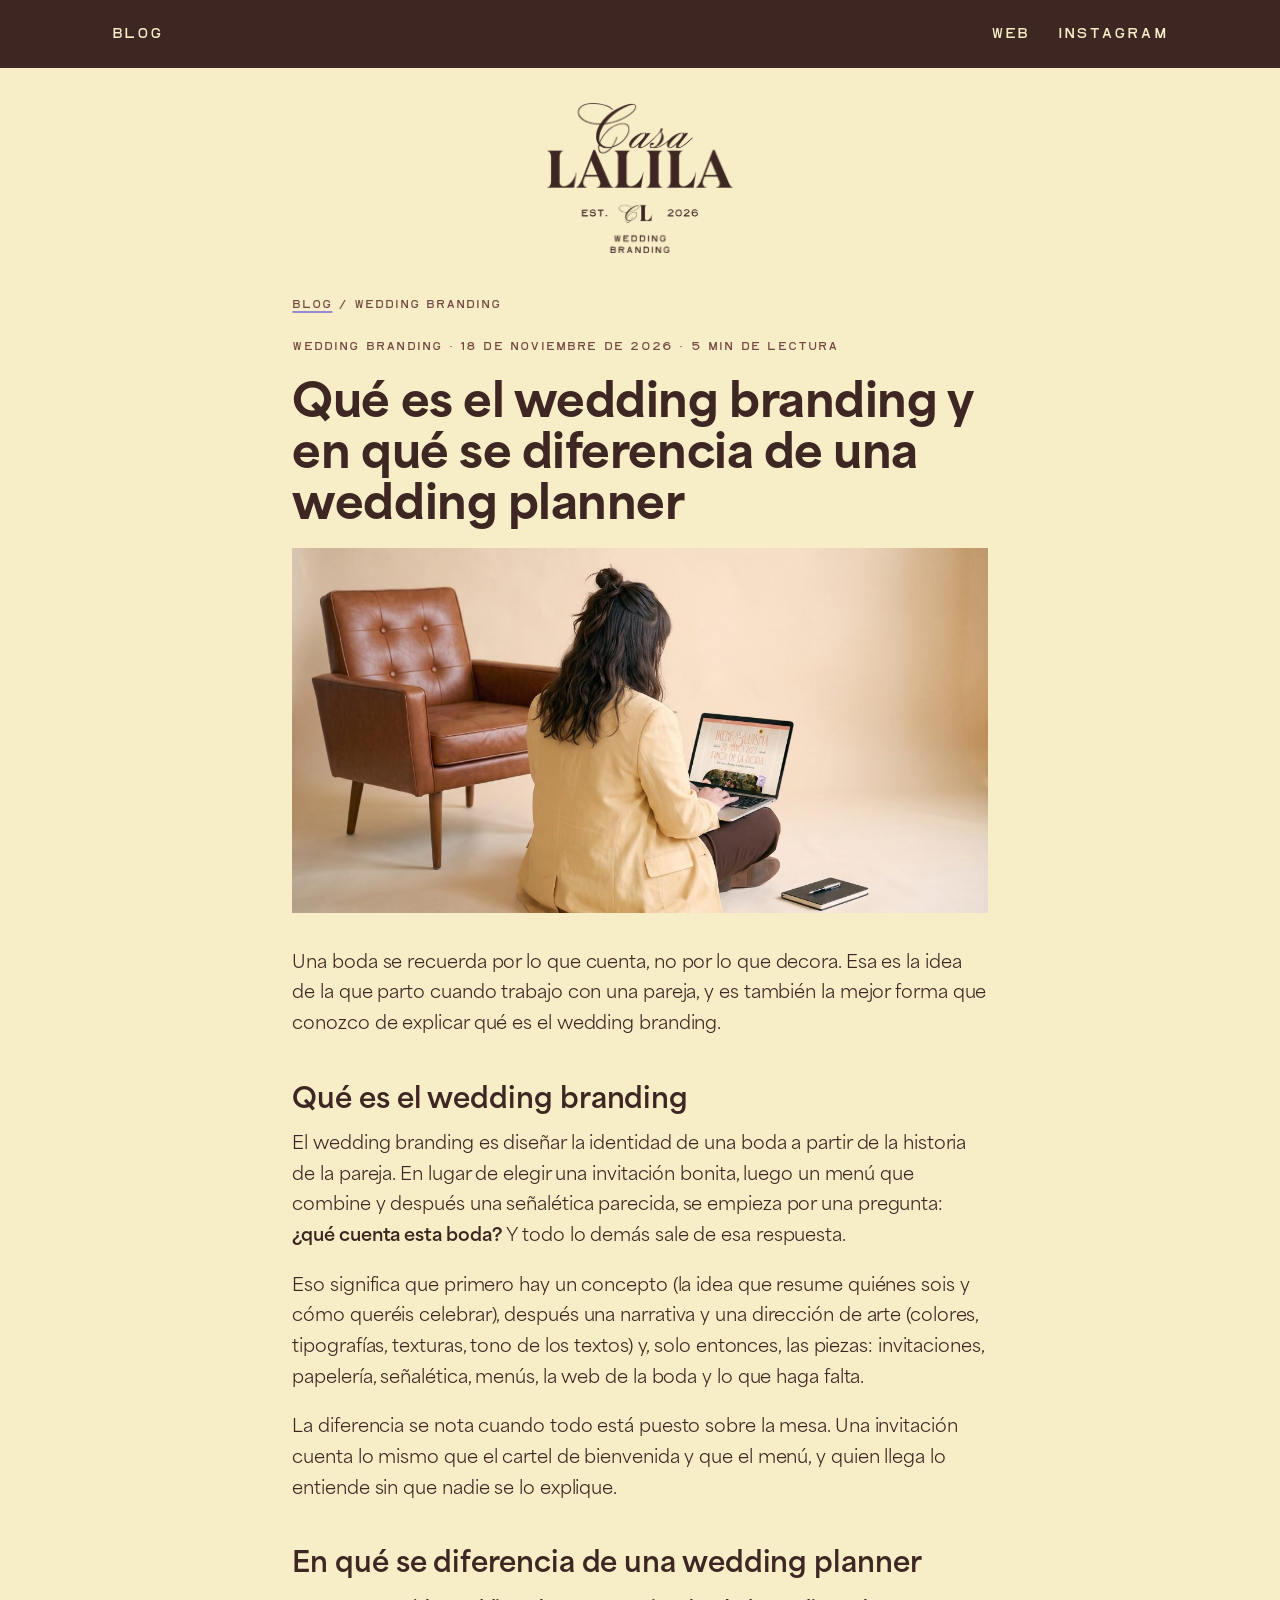
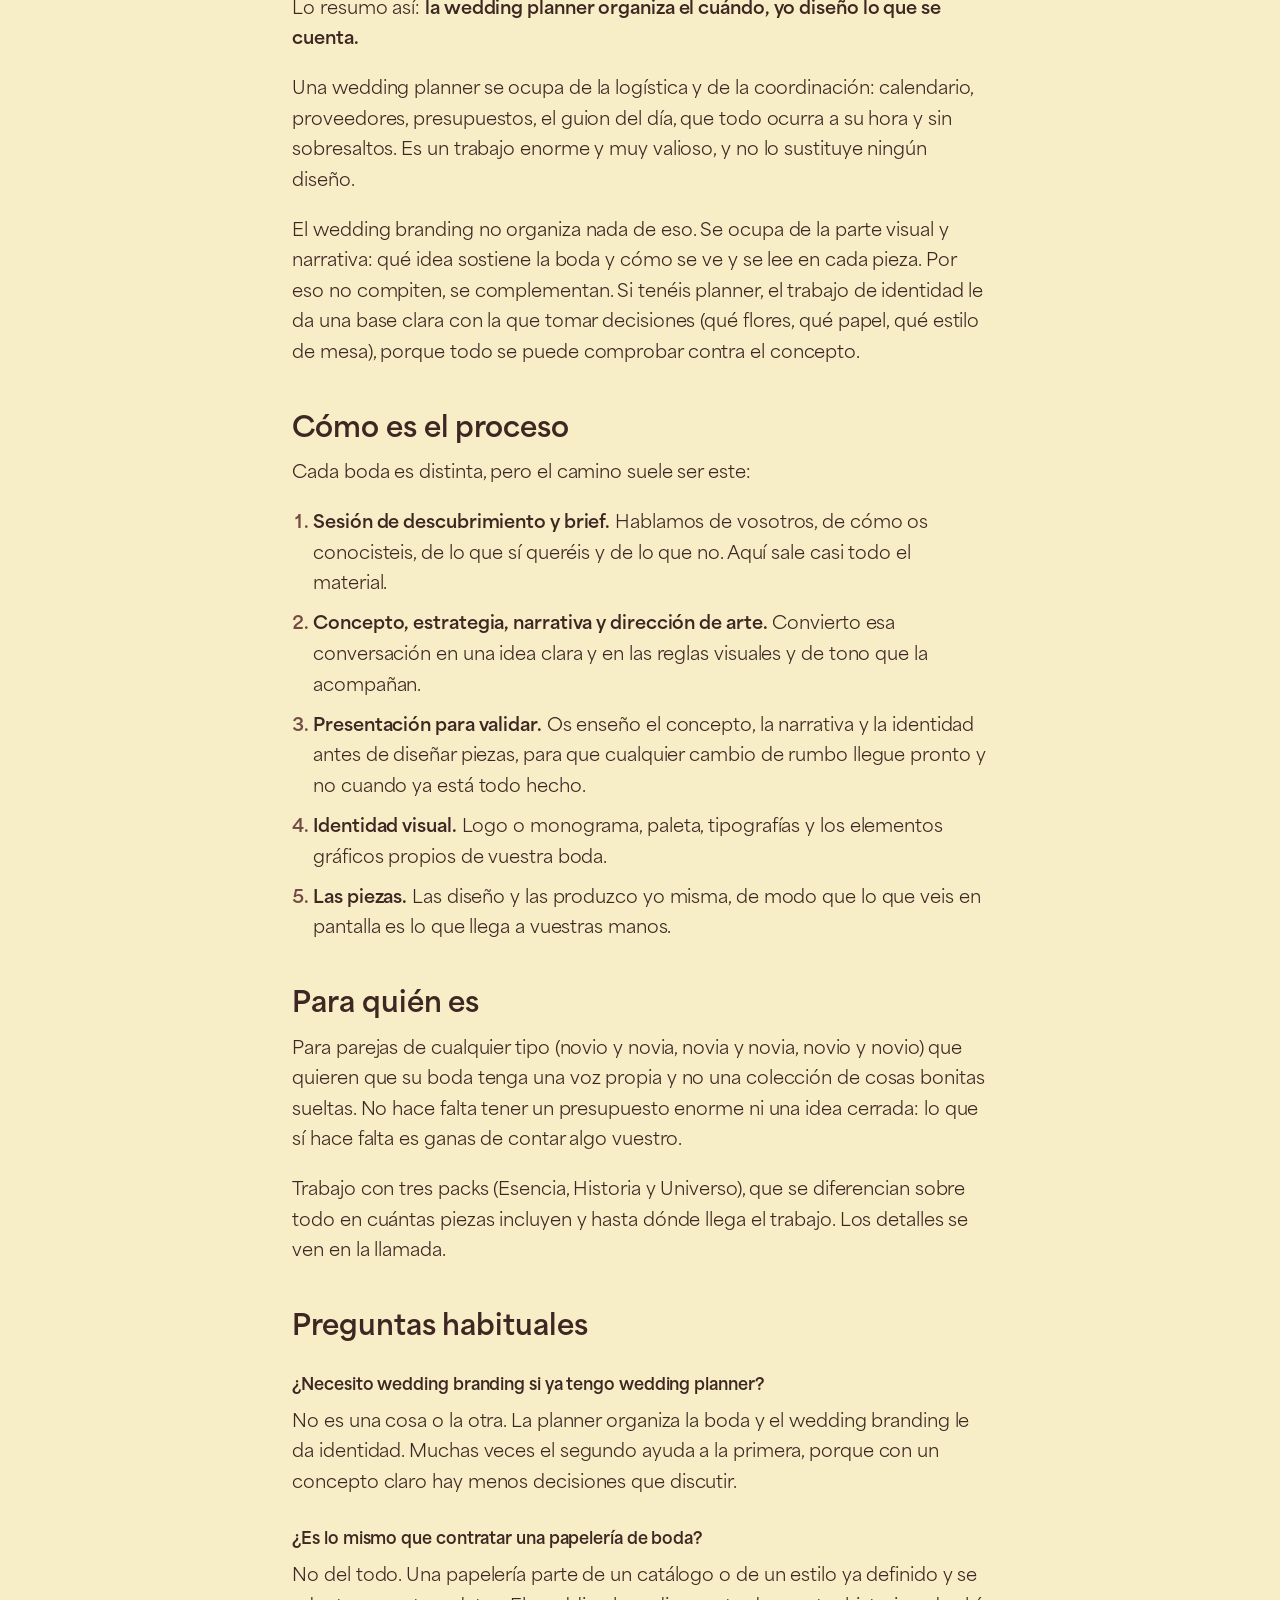
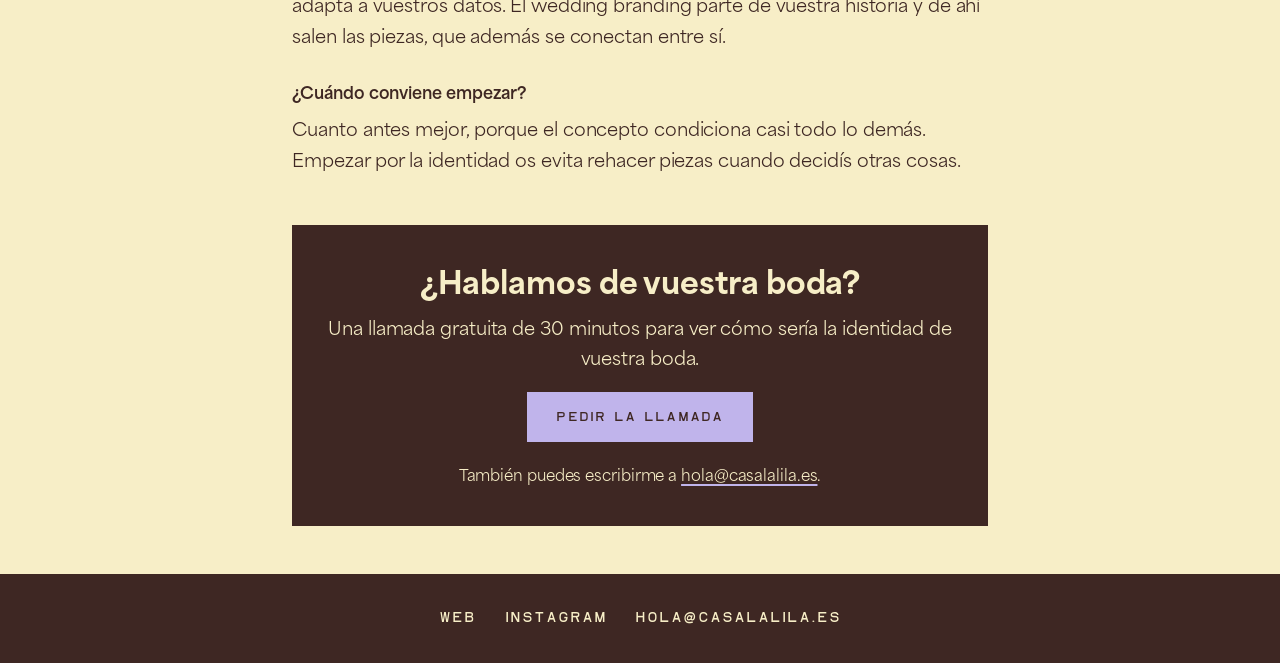
==== que-es-el-wedding-branding/index.html @ 8de0d8db "Add files via upload" ====
<!DOCTYPE html>
<html lang="es">
<head>
<meta charset="utf-8">
<meta name="viewport" content="width=device-width, initial-scale=1">
<title>Wedding branding: qué es y en qué se diferencia de una planner</title>
<meta name="description" content="El wedding branding diseña la identidad de tu boda a partir de vuestra historia. Te cuento qué incluye y en qué se diferencia de una wedding planner.">
<link rel="canonical" href="https://blog.casalalila.es/que-es-el-wedding-branding/">
<meta property="og:locale" content="es_ES">
<meta property="og:type" content="article">
<meta property="og:site_name" content="Casa Lalila">
<meta property="og:title" content="Wedding branding: qué es y en qué se diferencia de una planner">
<meta property="og:description" content="El wedding branding diseña la identidad de tu boda a partir de vuestra historia. Te cuento qué incluye y en qué se diferencia de una wedding planner.">
<meta property="og:url" content="https://blog.casalalila.es/que-es-el-wedding-branding/">
<meta property="og:image" content="https://blog.casalalila.es/img/que-es-wedding-branding.jpg">
<meta name="twitter:card" content="summary_large_image">
<meta name="twitter:image" content="https://blog.casalalila.es/img/que-es-wedding-branding.jpg">

<meta name="theme-color" content="#F7EEC7">
<link rel="alternate" type="application/rss+xml" title="Casa Lalila · Blog" href="https://blog.casalalila.es/feed.xml">
<link rel="icon" type="image/png" href="/img/favicon.png">
<link rel="apple-touch-icon" href="/img/apple-touch-icon.png">
<link rel="preload" href="/fuentes/area-400.woff2" as="font" type="font/woff2" crossorigin>
<link rel="preload" href="/fuentes/jadeite-400.woff2" as="font" type="font/woff2" crossorigin>
<link rel="stylesheet" href="/style.css">
<script type="application/ld+json">{"@context": "https://schema.org", "@type": "Article", "headline": "Qué es el wedding branding y en qué se diferencia de una wedding planner", "description": "El wedding branding diseña la identidad de tu boda a partir de vuestra historia. Te cuento qué incluye y en qué se diferencia de una wedding planner.", "datePublished": "2026-11-18", "dateModified": "2026-11-18", "image": "https://blog.casalalila.es/img/que-es-wedding-branding.jpg", "inLanguage": "es", "mainEntityOfPage": "https://blog.casalalila.es/que-es-el-wedding-branding/", "author": {"@type": "Person", "name": "Irene", "url": "https://casalalila.es"}, "publisher": {"@type": "Organization", "name": "Casa Lalila", "url": "https://casalalila.es", "logo": {"@type": "ImageObject", "url": "https://blog.casalalila.es/img/logo-oscuro.png"}}}</script>
<script type="application/ld+json">{"@context": "https://schema.org", "@type": "BreadcrumbList", "itemListElement": [{"@type": "ListItem", "position": 1, "name": "Blog", "item": "https://blog.casalalila.es/"}, {"@type": "ListItem", "position": 2, "name": "Qué es el wedding branding y en qué se diferencia de una wedding planner", "item": "https://blog.casalalila.es/que-es-el-wedding-branding/"}]}</script>
<script type="application/ld+json">{"@context": "https://schema.org", "@type": "FAQPage", "mainEntity": [{"@type": "Question", "name": "¿Necesito wedding branding si ya tengo wedding planner?", "acceptedAnswer": {"@type": "Answer", "text": "No es una cosa o la otra. La planner organiza la boda y el wedding branding le da identidad. Muchas veces el segundo ayuda a la primera, porque con un concepto claro hay menos decisiones que discutir."}}, {"@type": "Question", "name": "¿Es lo mismo que contratar una papelería de boda?", "acceptedAnswer": {"@type": "Answer", "text": "No del todo. Una papelería parte de un catálogo o de un estilo ya definido y se adapta a vuestros datos. El wedding branding parte de vuestra historia y de ahí salen las piezas, que además se conectan entre sí."}}, {"@type": "Question", "name": "¿Cuándo conviene empezar?", "acceptedAnswer": {"@type": "Answer", "text": "Cuanto antes mejor, porque el concepto condiciona casi todo lo demás. Empezar por la identidad os evita rehacer piezas cuando decidís otras cosas."}}]}</script>
</head>
<body>
<a class="saltar" href="#principal">Saltar al contenido</a>
<header class="cabecera">
  <div class="cabecera-int">
    <nav class="menu" aria-label="Blog">
      <a href="/">Blog</a>
    </nav>
    <nav class="menu" aria-label="Enlaces de Casa Lalila">
      <a href="https://casalalila.es">Web</a>
      <a href="https://www.instagram.com/casa_lalila/">Instagram</a>
    </nav>
  </div>
</header>
<div class="marca-fila">
  <a class="logo" href="/" aria-label="Casa Lalila, wedding branding. Ir al inicio del blog"><img src="/img/logo-oscuro.png" width="760" height="613" alt="Casa Lalila, wedding branding"></a>
</div>
<main id="principal">
<div class="contenedor">
  <nav class="migas" aria-label="Migas de pan"><a href="/">Blog</a> / Wedding branding</nav>
  <article>
    <header class="entrada-cabecera">
      <p class="meta">Wedding branding · <time datetime="2026-11-18">18 de noviembre de 2026</time> · 5 min de lectura</p>
      <h1>Qué es el wedding branding y en qué se diferencia de una wedding planner</h1>
    </header>
    <figure class="portada-articulo"><img src="/img/que-es-wedding-branding.jpg" width="1200" height="630" alt="Mujer sentada en el suelo, de espaldas, trabajando con un portátil junto a un sillón de cuero marrón, sobre un fondo color melocotón" fetchpriority="high"></figure>
    <div class="contenido">
<p>Una boda se recuerda por lo que cuenta, no por lo que decora. Esa es la idea de la que parto cuando trabajo con una pareja, y es también la mejor forma que conozco de explicar qué es el wedding branding.</p>
<h2>Qué es el wedding branding</h2>
<p>El wedding branding es diseñar la identidad de una boda a partir de la historia de la pareja. En lugar de elegir una invitación bonita, luego un menú que combine y después una señalética parecida, se empieza por una pregunta: <strong>¿qué cuenta esta boda?</strong> Y todo lo demás sale de esa respuesta.</p>
<p>Eso significa que primero hay un concepto (la idea que resume quiénes sois y cómo queréis celebrar), después una narrativa y una dirección de arte (colores, tipografías, texturas, tono de los textos) y, solo entonces, las piezas: invitaciones, papelería, señalética, menús, la web de la boda y lo que haga falta.</p>
<p>La diferencia se nota cuando todo está puesto sobre la mesa. Una invitación cuenta lo mismo que el cartel de bienvenida y que el menú, y quien llega lo entiende sin que nadie se lo explique.</p>
<h2>En qué se diferencia de una wedding planner</h2>
<p>Lo resumo así: <strong>la wedding planner organiza el cuándo, yo diseño lo que se cuenta.</strong></p>
<p>Una wedding planner se ocupa de la logística y de la coordinación: calendario, proveedores, presupuestos, el guion del día, que todo ocurra a su hora y sin sobresaltos. Es un trabajo enorme y muy valioso, y no lo sustituye ningún diseño.</p>
<p>El wedding branding no organiza nada de eso. Se ocupa de la parte visual y narrativa: qué idea sostiene la boda y cómo se ve y se lee en cada pieza. Por eso no compiten, se complementan. Si tenéis planner, el trabajo de identidad le da una base clara con la que tomar decisiones (qué flores, qué papel, qué estilo de mesa), porque todo se puede comprobar contra el concepto.</p>
<h2>Cómo es el proceso</h2>
<p>Cada boda es distinta, pero el camino suele ser este:</p>
<ol>
<li><strong>Sesión de descubrimiento y brief.</strong> Hablamos de vosotros, de cómo os conocisteis, de lo que sí queréis y de lo que no. Aquí sale casi todo el material.</li>
<li><strong>Concepto, estrategia, narrativa y dirección de arte.</strong> Convierto esa conversación en una idea clara y en las reglas visuales y de tono que la acompañan.</li>
<li><strong>Presentación para validar.</strong> Os enseño el concepto, la narrativa y la identidad antes de diseñar piezas, para que cualquier cambio de rumbo llegue pronto y no cuando ya está todo hecho.</li>
<li><strong>Identidad visual.</strong> Logo o monograma, paleta, tipografías y los elementos gráficos propios de vuestra boda.</li>
<li><strong>Las piezas.</strong> Las diseño y las produzco yo misma, de modo que lo que veis en pantalla es lo que llega a vuestras manos.</li>
</ol>
<h2>Para quién es</h2>
<p>Para parejas de cualquier tipo (novio y novia, novia y novia, novio y novio) que quieren que su boda tenga una voz propia y no una colección de cosas bonitas sueltas. No hace falta tener un presupuesto enorme ni una idea cerrada: lo que sí hace falta es ganas de contar algo vuestro.</p>
<p>Trabajo con tres packs (Esencia, Historia y Universo), que se diferencian sobre todo en cuántas piezas incluyen y hasta dónde llega el trabajo. Los detalles se ven en la llamada.</p>
<h2>Preguntas habituales</h2>
<h3>¿Necesito wedding branding si ya tengo wedding planner?</h3>
<p>No es una cosa o la otra. La planner organiza la boda y el wedding branding le da identidad. Muchas veces el segundo ayuda a la primera, porque con un concepto claro hay menos decisiones que discutir.</p>
<h3>¿Es lo mismo que contratar una papelería de boda?</h3>
<p>No del todo. Una papelería parte de un catálogo o de un estilo ya definido y se adapta a vuestros datos. El wedding branding parte de vuestra historia y de ahí salen las piezas, que además se conectan entre sí.</p>
<h3>¿Cuándo conviene empezar?</h3>
<p>Cuanto antes mejor, porque el concepto condiciona casi todo lo demás. Empezar por la identidad os evita rehacer piezas cuando decidís otras cosas.</p>
    </div>
    <section class="llamada" aria-label="Llamada gratuita">
      <h2 class="manuscrita">¿Hablamos de vuestra boda?</h2>
      <p>Una llamada gratuita de 30 minutos para ver cómo sería la identidad de vuestra boda.</p>
      <p><a class="boton" href="https://api.whatsapp.com/message/75X7JVNF7A4RE1?autoload=1&amp;app_absent=0">Pedir la llamada</a></p>
      <p>También puedes escribirme a <a href="mailto:hola@casalalila.es">hola@casalalila.es</a>.</p>
    </section>
    
  </article>
  
</div>
</main>
<footer class="pie">
  <div class="contenedor">
    <nav aria-label="Pie">
      <a href="https://casalalila.es">Web</a>
      <a href="https://www.instagram.com/casa_lalila/">Instagram</a>
      <a href="mailto:hola@casalalila.es">hola@casalalila.es</a>
    </nav>
  </div>
</footer>
</body>
</html>
---- style.css ----
/* Casa Lalila · Blog
   Colores de la web: marrón #3E2723, lila #C0B4EB, mantequilla #F7EEC7, marrón cálido #744A43, hueso #F8F6ED.
   Tipografías: Area Normal (títulos y textos), Jadeite (etiquetas y menú) y Citadel Script (solo un acento puntual).
   Los .woff2 están en /fuentes/ (convertidos desde los archivos de la marca), sin llamadas a Google. */

@font-face { font-family: "Area Normal"; font-weight: 400; font-style: normal; font-display: swap; src: url("/fuentes/area-400.woff2") format("woff2"); }
@font-face { font-family: "Area Normal"; font-weight: 400; font-style: italic; font-display: swap; src: url("/fuentes/area-400i.woff2") format("woff2"); }
@font-face { font-family: "Area Normal"; font-weight: 600; font-style: normal; font-display: swap; src: url("/fuentes/area-600.woff2") format("woff2"); }
@font-face { font-family: "Area Normal"; font-weight: 700; font-style: normal; font-display: swap; src: url("/fuentes/area-700.woff2") format("woff2"); }
@font-face { font-family: "Area Normal"; font-weight: 800; font-style: normal; font-display: swap; src: url("/fuentes/area-800.woff2") format("woff2"); }
@font-face { font-family: "Jadeite"; font-weight: 400; font-style: normal; font-display: swap; src: url("/fuentes/jadeite-400.woff2") format("woff2"); }
@font-face { font-family: "Jadeite Rough"; font-weight: 400; font-style: normal; font-display: swap; src: url("/fuentes/jadeite-rough-400.woff2") format("woff2"); }
@font-face { font-family: "Citadel Script"; font-weight: 400; font-style: normal; font-display: swap; src: url("/fuentes/citadel-400.woff2") format("woff2"); }

:root {
  --marron: #3E2723;
  --marron-calido: #744A43;
  --lila: #C0B4EB;
  --lila-oscuro: #9888d1;
  --mantequilla: #F7EEC7;
  --hueso: #F8F6ED;
  --borde: #e3d9ae;
  --titulos: "Area Normal", "Avenir Next", "Segoe UI", system-ui, sans-serif;
  --texto: "Area Normal", "Avenir Next", "Segoe UI", system-ui, sans-serif;
  --etiquetas: "Jadeite", Georgia, "Times New Roman", serif;
  --manuscrita: "Citadel Script", "Snell Roundhand", cursive;
}

* { box-sizing: border-box; }
html { scroll-behavior: smooth; }
body {
  margin: 0;
  background: var(--mantequilla);
  color: var(--marron);
  font-family: var(--texto);
  font-size: 18px;
  line-height: 1.7;
  letter-spacing: -.005em;
  -webkit-font-smoothing: antialiased;
}

a { color: var(--marron); text-decoration-color: var(--lila-oscuro); text-decoration-thickness: 2px; text-underline-offset: 3px; }
a:hover { text-decoration-color: var(--marron); }
:focus-visible { outline: 3px solid var(--lila-oscuro); outline-offset: 3px; }

.saltar { position: absolute; left: -999px; top: 0; background: var(--lila); color: var(--marron); padding: .6rem 1rem; z-index: 10; }
.saltar:focus { left: 0; }

.contenedor { max-width: 740px; margin: 0 auto; padding: 0 1.4rem; }

/* Cabecera: barra marrón con Blog a la izquierda y Web e Instagram a la derecha; el logo va debajo, sobre el amarillo */
.cabecera { background: var(--marron); color: var(--mantequilla); }
.cabecera-int { max-width: 1100px; margin: 0 auto; padding: .95rem 1.4rem; display: flex; justify-content: space-between; align-items: center; gap: 1rem; }
.menu { display: flex; gap: 1.8rem; font-size: .95rem; letter-spacing: .07em; text-transform: uppercase; }
.menu a { color: var(--mantequilla); text-decoration: none; padding: .3rem 0; border-bottom: 2px solid transparent; }
.menu a:hover { border-bottom-color: var(--lila); }
.menu a[aria-current] { color: var(--lila); }
.cabecera :focus-visible { outline-color: var(--lila); }
.marca-fila { text-align: center; padding: 2.2rem 1.4rem 0; }
.logo { display: inline-block; line-height: 0; }
.logo img { height: 150px; width: auto; display: block; }

/* Portada del blog */
.intro { padding: 2rem 0 1.8rem; text-align: center; }
.etiqueta { font-family: "Jadeite Rough", "Jadeite", Georgia, serif; font-weight: 400; font-size: clamp(1.35rem, 4.6vw, 2.15rem); line-height: 1.1; letter-spacing: .12em; text-transform: uppercase; color: var(--marron-calido); margin: 0; position: relative; z-index: 1; }
.intro h1 { margin: 0 0 1.6rem; font-weight: 400; line-height: 1; }
.intro h1 .manuscrita { display: block; font-family: var(--manuscrita); font-size: clamp(2.5rem, 11.5vw, 6.4rem); line-height: 1.1; margin-top: -.25em; position: relative; z-index: 2; transform: translateX(-.1em); }
.intro p { margin: 0 auto; color: var(--marron-calido); max-width: 32em; }

.lista { list-style: none; padding: 0; margin: 1.8rem 0 3rem; display: grid; gap: 1.2rem; }
.lista li { background: var(--hueso); border: 1px solid var(--borde); padding: 1.7rem 1.8rem; }
.chip { display: inline-block; background: var(--lila); color: var(--marron); font-size: .68rem; font-weight: 700; letter-spacing: .09em; text-transform: uppercase; padding: .3rem .7rem; margin-bottom: .9rem; }
.lista h2 { font-family: var(--titulos); font-weight: 700; font-size: 1.55rem; line-height: 1.2; margin: 0 0 .6rem; }
.lista h2 a { text-decoration: none; }
.lista h2 a:hover { text-decoration: underline; text-decoration-color: var(--lila-oscuro); }
.lista p { margin: 0 0 1rem; color: var(--marron-calido); font-size: 1rem; }
.lista .meta { font-size: .74rem; letter-spacing: .07em; text-transform: uppercase; color: var(--marron-calido); margin: 0 0 .5rem; }
.leer { font-size: .78rem; font-weight: 700; letter-spacing: .09em; text-transform: uppercase; }

/* Imágenes */
.portada-articulo { margin: 0 0 2rem; }
.portada-articulo img { display: block; width: 100%; height: auto; }
.lista li .miniatura { display: block; margin: -1.7rem -1.8rem 1.4rem; line-height: 0; }
.lista li .miniatura img { width: 100%; height: auto; display: block; }

/* Entrada */
.migas { font-size: .78rem; letter-spacing: .08em; text-transform: uppercase; color: var(--marron-calido); padding: 2rem 0 0; }
.migas a { color: var(--marron-calido); }
.entrada-cabecera { padding: 1.4rem 0 1.4rem; }
.entrada-cabecera .meta { font-size: .74rem; font-weight: 700; letter-spacing: .1em; text-transform: uppercase; color: var(--marron-calido); margin: 0 0 1rem; }
.entrada-cabecera h1 { font-family: var(--titulos); font-weight: 800; font-size: clamp(2rem, 5.4vw, 2.9rem); line-height: 1.1; margin: 0; letter-spacing: -.01em; }

.contenido h2 { font-family: var(--titulos); font-weight: 700; font-size: 1.75rem; line-height: 1.2; margin: 2.7rem 0 .8rem; }
.contenido h3 { font-family: var(--texto); font-weight: 700; font-size: 1.02rem; margin: 1.8rem 0 .4rem; }
.contenido p { margin: 0 0 1.2rem; }
.contenido ol, .contenido ul { padding-left: 1.3rem; margin: 0 0 1.4rem; }
.contenido li { margin-bottom: .6rem; }
.contenido li::marker { color: var(--marron-calido); font-weight: 700; }
.contenido strong { font-weight: 700; }
.contenido blockquote { margin: 2rem 0; padding: .2rem 0 .2rem 1.4rem; border-left: 4px solid var(--lila); font-style: italic; font-size: 1.35rem; line-height: 1.4; }
.contenido img { max-width: 100%; height: auto; }

.llamada { background: var(--marron); color: var(--mantequilla); padding: 2.4rem 2rem; margin: 3.2rem 0 1.5rem; text-align: center; }
.llamada .manuscrita { display: block; font-family: var(--titulos); font-size: 1.9rem; line-height: 1.15; margin: 0 0 .8rem; font-weight: 800; }
.llamada p { margin: 0 0 1.2rem; }
.llamada p:last-child { margin: 0; font-size: .95rem; }
.llamada a { color: var(--mantequilla); text-decoration-color: var(--lila); }
.boton { display: inline-block; background: var(--lila); color: var(--marron) !important; text-decoration: none !important; padding: .9rem 1.8rem; font-size: .8rem; font-weight: 700; letter-spacing: .1em; text-transform: uppercase; }
.boton:hover { background: var(--mantequilla); }

.newsletter { background: var(--hueso); border: 1px solid var(--borde); padding: 1.6rem 1.8rem; margin: 1.5rem 0; }

.autora { border-top: 1px solid var(--borde); padding: 1.6rem 0 0; margin: 2rem 0 3rem; font-size: .95rem; color: var(--marron-calido); }
.autora p { margin: 0; }
.autora strong { color: var(--marron); }

.relacionadas { margin: 0 0 3rem; }
.relacionadas h2 { font-family: var(--titulos); font-weight: 700; font-size: 1.4rem; margin: 0 0 .8rem; }
.relacionadas ul { list-style: none; padding: 0; margin: 0; }
.relacionadas li { margin-bottom: .5rem; }

/* Pie */
.pie { background: var(--marron); color: var(--mantequilla); padding: 2rem 0; font-size: .9rem; margin-top: 3rem; text-align: center; }
.pie a { color: var(--mantequilla); text-decoration-color: var(--lila); }
.pie nav { display: flex; gap: 1.8rem; flex-wrap: wrap; justify-content: center; font-size: .85rem; letter-spacing: .07em; text-transform: uppercase; }
.pie nav a { text-decoration: none; border-bottom: 2px solid transparent; }
.pie nav a:hover { border-bottom-color: var(--lila); }

@media (max-width: 620px) {
  body { font-size: 17px; }
  .cabecera-int { padding: .7rem 1rem; gap: .5rem; }
  .marca-fila { padding-top: 1.6rem; }
  .logo img { height: 112px; }
  .menu { gap: 1rem; font-size: .8rem; }
  .lista li { padding: 1.4rem 1.3rem; }
  .lista li .miniatura { margin: -1.4rem -1.3rem 1.2rem; }
  .llamada { padding: 2rem 1.3rem; }
}
@media (prefers-reduced-motion: reduce) { html { scroll-behavior: auto; } }

/* Jadeite: menú, etiquetas, fechas y botones */
.menu,
.chip,
.lista .meta,
.leer,
.migas,
.entrada-cabecera .meta,
.boton,
.pie nav { font-family: var(--etiquetas); font-weight: 400; }
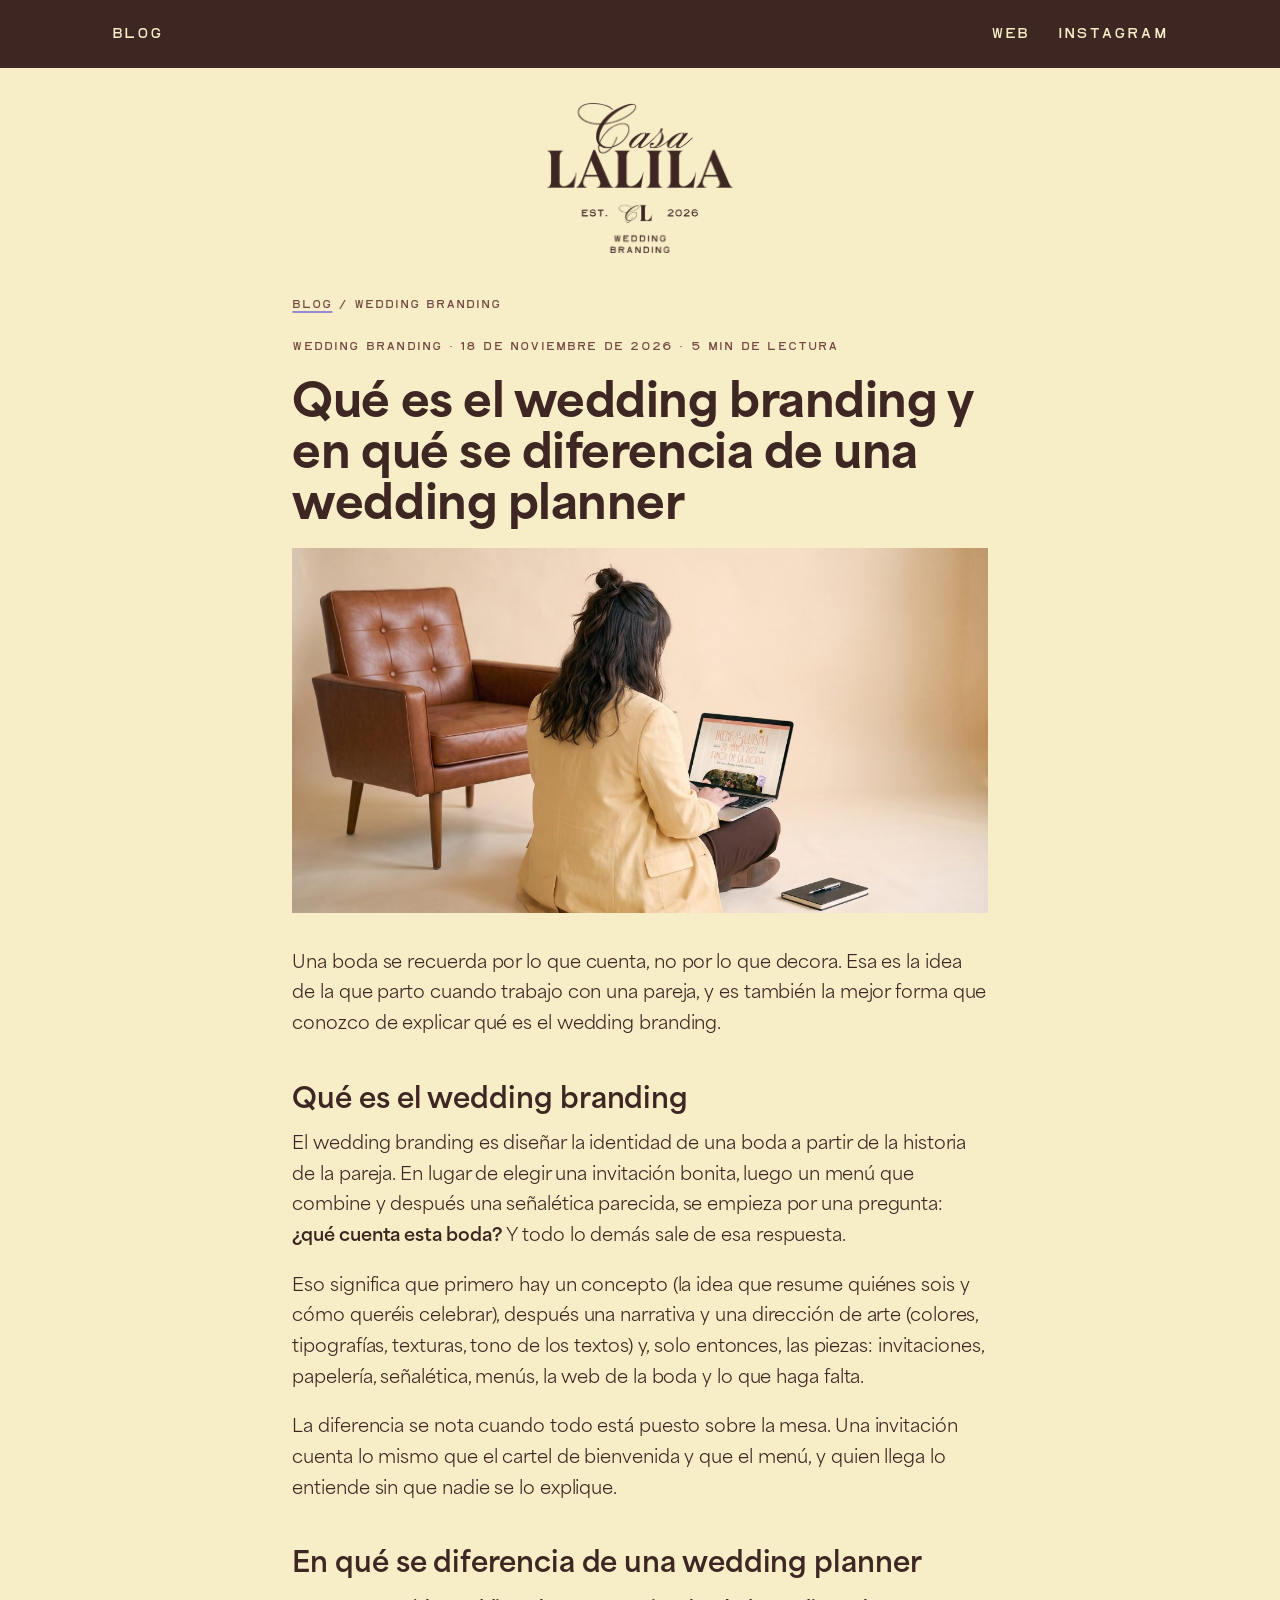
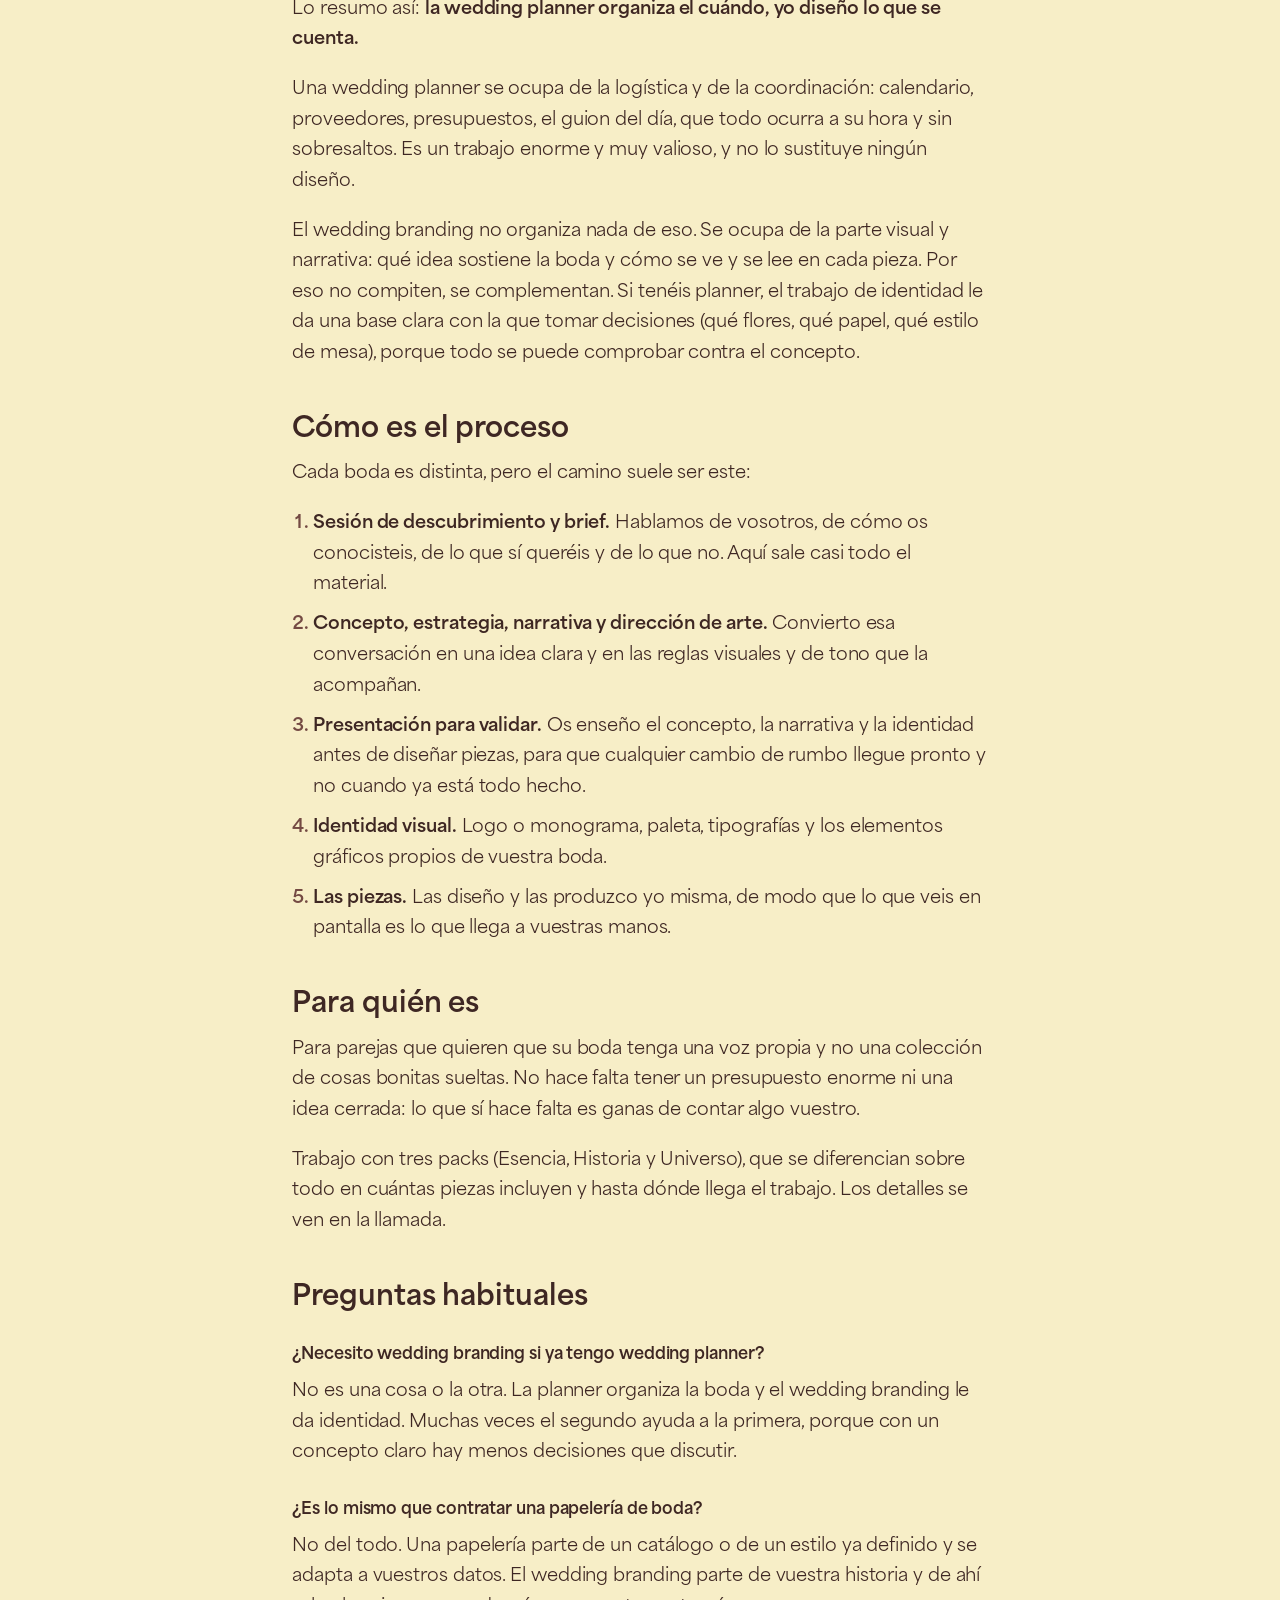
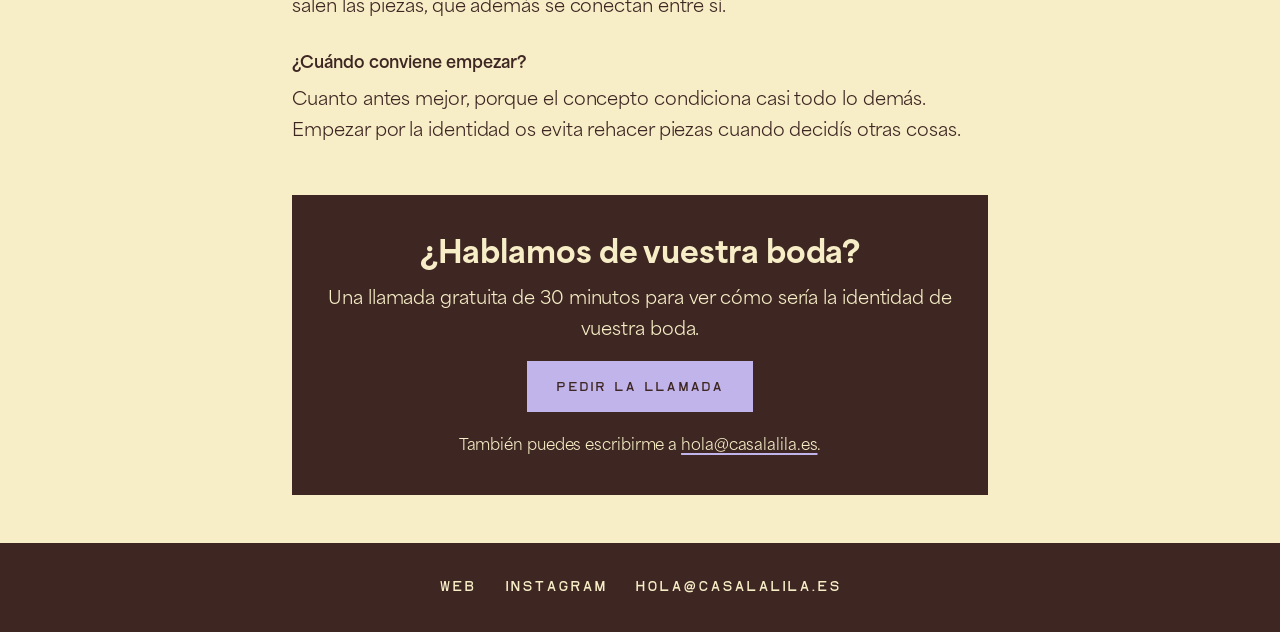
==== commit d6accefa: "articulo 1" ====
--- a/que-es-el-wedding-branding/index.html
+++ b/que-es-el-wedding-branding/index.html
@@ -15,7 +15,7 @@
 <meta property="og:image" content="https://blog.casalalila.es/img/que-es-wedding-branding.jpg">
 <meta name="twitter:card" content="summary_large_image">
 <meta name="twitter:image" content="https://blog.casalalila.es/img/que-es-wedding-branding.jpg">
-
+<script type="module" src="https://static.cloudflareinsights.com/beacon.min.js" data-cf-beacon='{"token": "1945aec1911a4d668f0e3e09b186d6c2"}'></script>
 <meta name="theme-color" content="#F7EEC7">
 <link rel="alternate" type="application/rss+xml" title="Casa Lalila · Blog" href="https://blog.casalalila.es/feed.xml">
 <link rel="icon" type="image/png" href="/img/favicon.png">
@@ -72,7 +72,7 @@
 <li><strong>Las piezas.</strong> Las diseño y las produzco yo misma, de modo que lo que veis en pantalla es lo que llega a vuestras manos.</li>
 </ol>
 <h2>Para quién es</h2>
-<p>Para parejas de cualquier tipo (novio y novia, novia y novia, novio y novio) que quieren que su boda tenga una voz propia y no una colección de cosas bonitas sueltas. No hace falta tener un presupuesto enorme ni una idea cerrada: lo que sí hace falta es ganas de contar algo vuestro.</p>
+<p>Para parejas que quieren que su boda tenga una voz propia y no una colección de cosas bonitas sueltas. No hace falta tener un presupuesto enorme ni una idea cerrada: lo que sí hace falta es ganas de contar algo vuestro.</p>
 <p>Trabajo con tres packs (Esencia, Historia y Universo), que se diferencian sobre todo en cuántas piezas incluyen y hasta dónde llega el trabajo. Los detalles se ven en la llamada.</p>
 <h2>Preguntas habituales</h2>
 <h3>¿Necesito wedding branding si ya tengo wedding planner?</h3>
--- a/style.css
+++ b/style.css
@@ -67,21 +67,25 @@
 .intro h1 .manuscrita { display: block; font-family: var(--manuscrita); font-size: clamp(2.5rem, 11.5vw, 6.4rem); line-height: 1.1; margin-top: -.25em; position: relative; z-index: 2; transform: translateX(-.1em); }
 .intro p { margin: 0 auto; color: var(--marron-calido); max-width: 32em; }
 
-.lista { list-style: none; padding: 0; margin: 1.8rem 0 3rem; display: grid; gap: 1.2rem; }
-.lista li { background: var(--hueso); border: 1px solid var(--borde); padding: 1.7rem 1.8rem; }
+.lista { list-style: none; padding: 0; margin: 1.8rem 0 3rem; display: grid; grid-template-columns: repeat(4, minmax(0, 1fr)); gap: 1.2rem; }
+.lista li { background: var(--hueso); border: 1px solid var(--borde); padding: 1.1rem 1.2rem 1.3rem; display: flex; flex-direction: column; }
 .chip { display: inline-block; background: var(--lila); color: var(--marron); font-size: .68rem; font-weight: 700; letter-spacing: .09em; text-transform: uppercase; padding: .3rem .7rem; margin-bottom: .9rem; }
-.lista h2 { font-family: var(--titulos); font-weight: 700; font-size: 1.55rem; line-height: 1.2; margin: 0 0 .6rem; }
+.lista h2 { font-family: var(--titulos); font-weight: 700; font-size: 1.15rem; line-height: 1.25; margin: 0 0 .5rem; }
 .lista h2 a { text-decoration: none; }
 .lista h2 a:hover { text-decoration: underline; text-decoration-color: var(--lila-oscuro); }
-.lista p { margin: 0 0 1rem; color: var(--marron-calido); font-size: 1rem; }
-.lista .meta { font-size: .74rem; letter-spacing: .07em; text-transform: uppercase; color: var(--marron-calido); margin: 0 0 .5rem; }
+.lista p { margin: 0 0 .9rem; color: var(--marron-calido); font-size: .88rem; line-height: 1.5; display: -webkit-box; -webkit-line-clamp: 3; -webkit-box-orient: vertical; overflow: hidden; }
+.lista .leer { margin-top: auto; }
+.lista .chip { align-self: flex-start; }
+.lista .meta { font-size: .68rem; letter-spacing: .07em; text-transform: uppercase; color: var(--marron-calido); margin: 0 0 .5rem; }
 .leer { font-size: .78rem; font-weight: 700; letter-spacing: .09em; text-transform: uppercase; }
 
 /* Imágenes */
 .portada-articulo { margin: 0 0 2rem; }
 .portada-articulo img { display: block; width: 100%; height: auto; }
-.lista li .miniatura { display: block; margin: -1.7rem -1.8rem 1.4rem; line-height: 0; }
-.lista li .miniatura img { width: 100%; height: auto; display: block; }
+.lista li .miniatura { display: block; margin: -1.1rem -1.2rem 1rem; line-height: 0; }
+.lista li .miniatura img { width: 100%; height: auto; aspect-ratio: 4 / 3; object-fit: cover; display: block; }
+.contenedor.portada { max-width: 1100px; }
+.portada .newsletter { max-width: 740px; margin-left: auto; margin-right: auto; }
 
 /* Entrada */
 .migas { font-size: .78rem; letter-spacing: .08em; text-transform: uppercase; color: var(--marron-calido); padding: 2rem 0 0; }
@@ -126,14 +130,14 @@
 .pie nav a { text-decoration: none; border-bottom: 2px solid transparent; }
 .pie nav a:hover { border-bottom-color: var(--lila); }
 
+@media (max-width: 1000px) { .lista { grid-template-columns: repeat(2, minmax(0, 1fr)); } }
 @media (max-width: 620px) {
   body { font-size: 17px; }
   .cabecera-int { padding: .7rem 1rem; gap: .5rem; }
   .marca-fila { padding-top: 1.6rem; }
   .logo img { height: 112px; }
   .menu { gap: 1rem; font-size: .8rem; }
-  .lista li { padding: 1.4rem 1.3rem; }
-  .lista li .miniatura { margin: -1.4rem -1.3rem 1.2rem; }
+  .lista { grid-template-columns: 1fr; }
   .llamada { padding: 2rem 1.3rem; }
 }
 @media (prefers-reduced-motion: reduce) { html { scroll-behavior: auto; } }
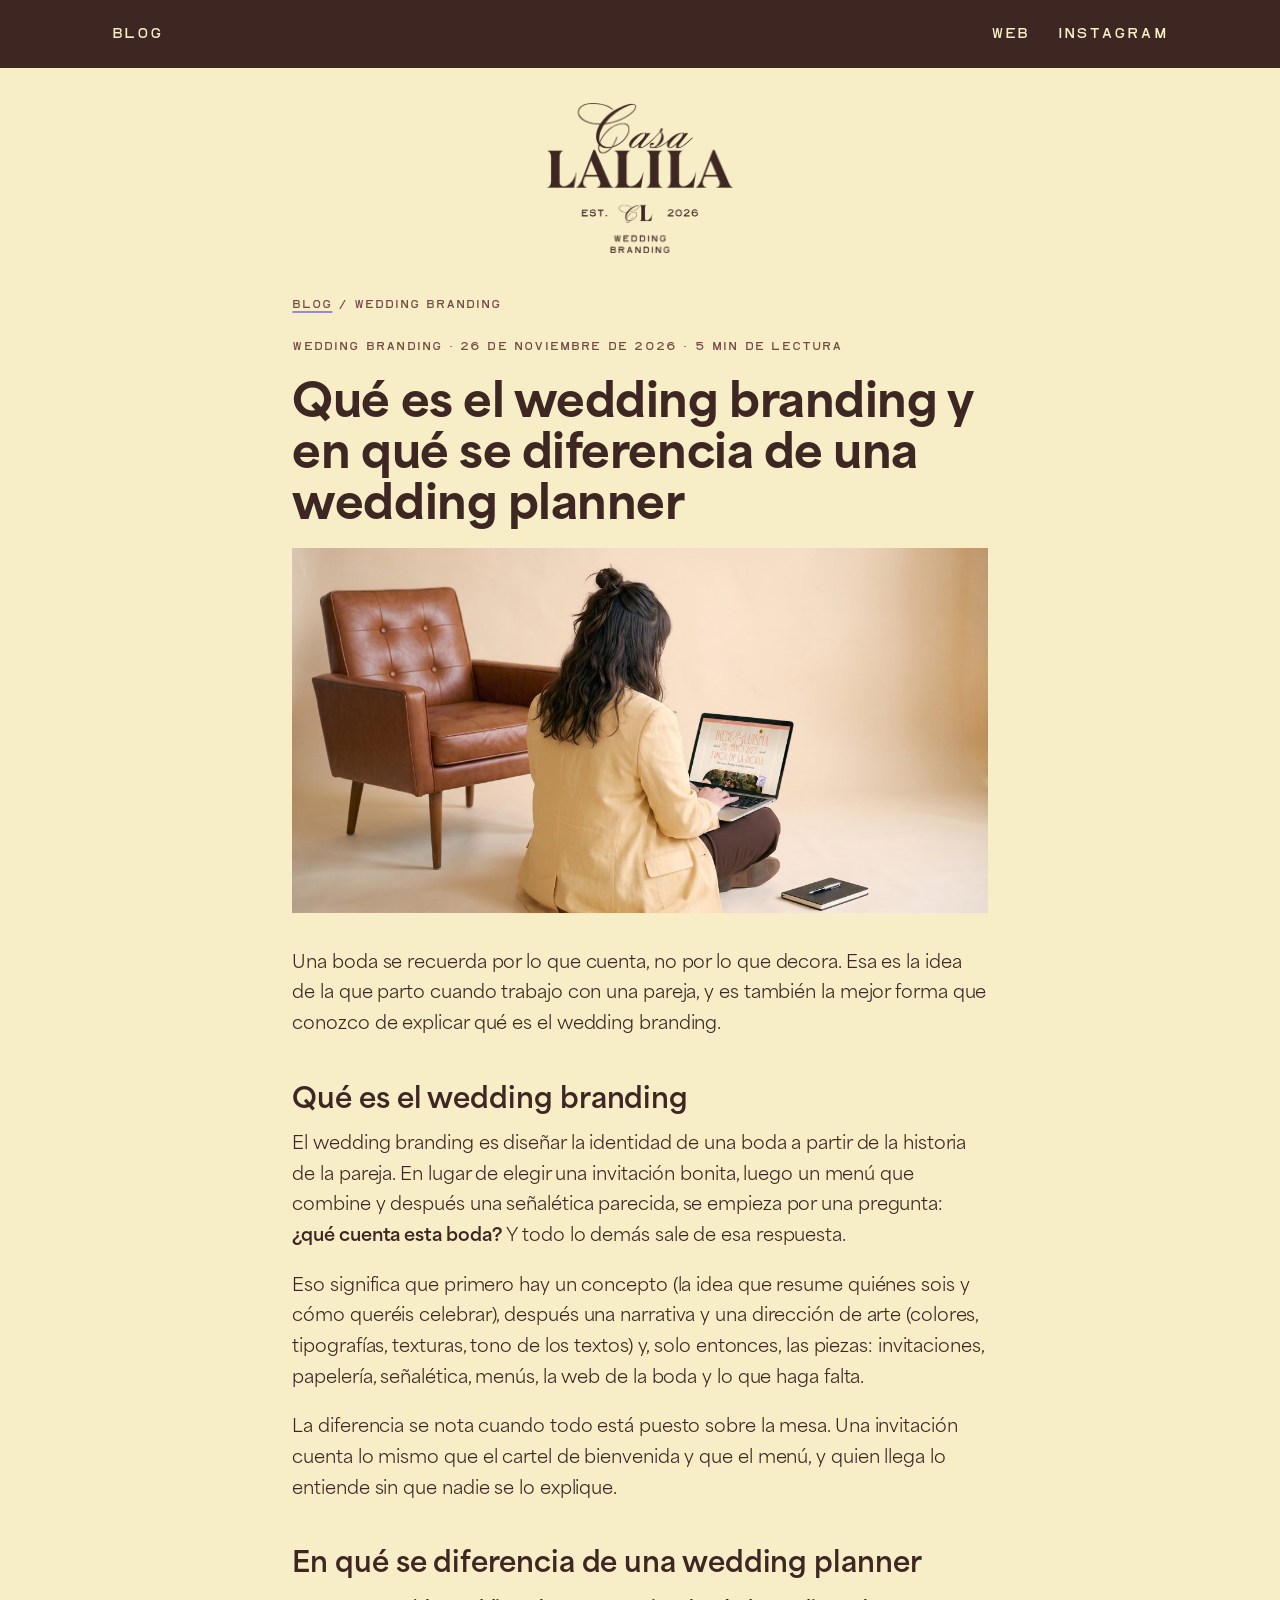
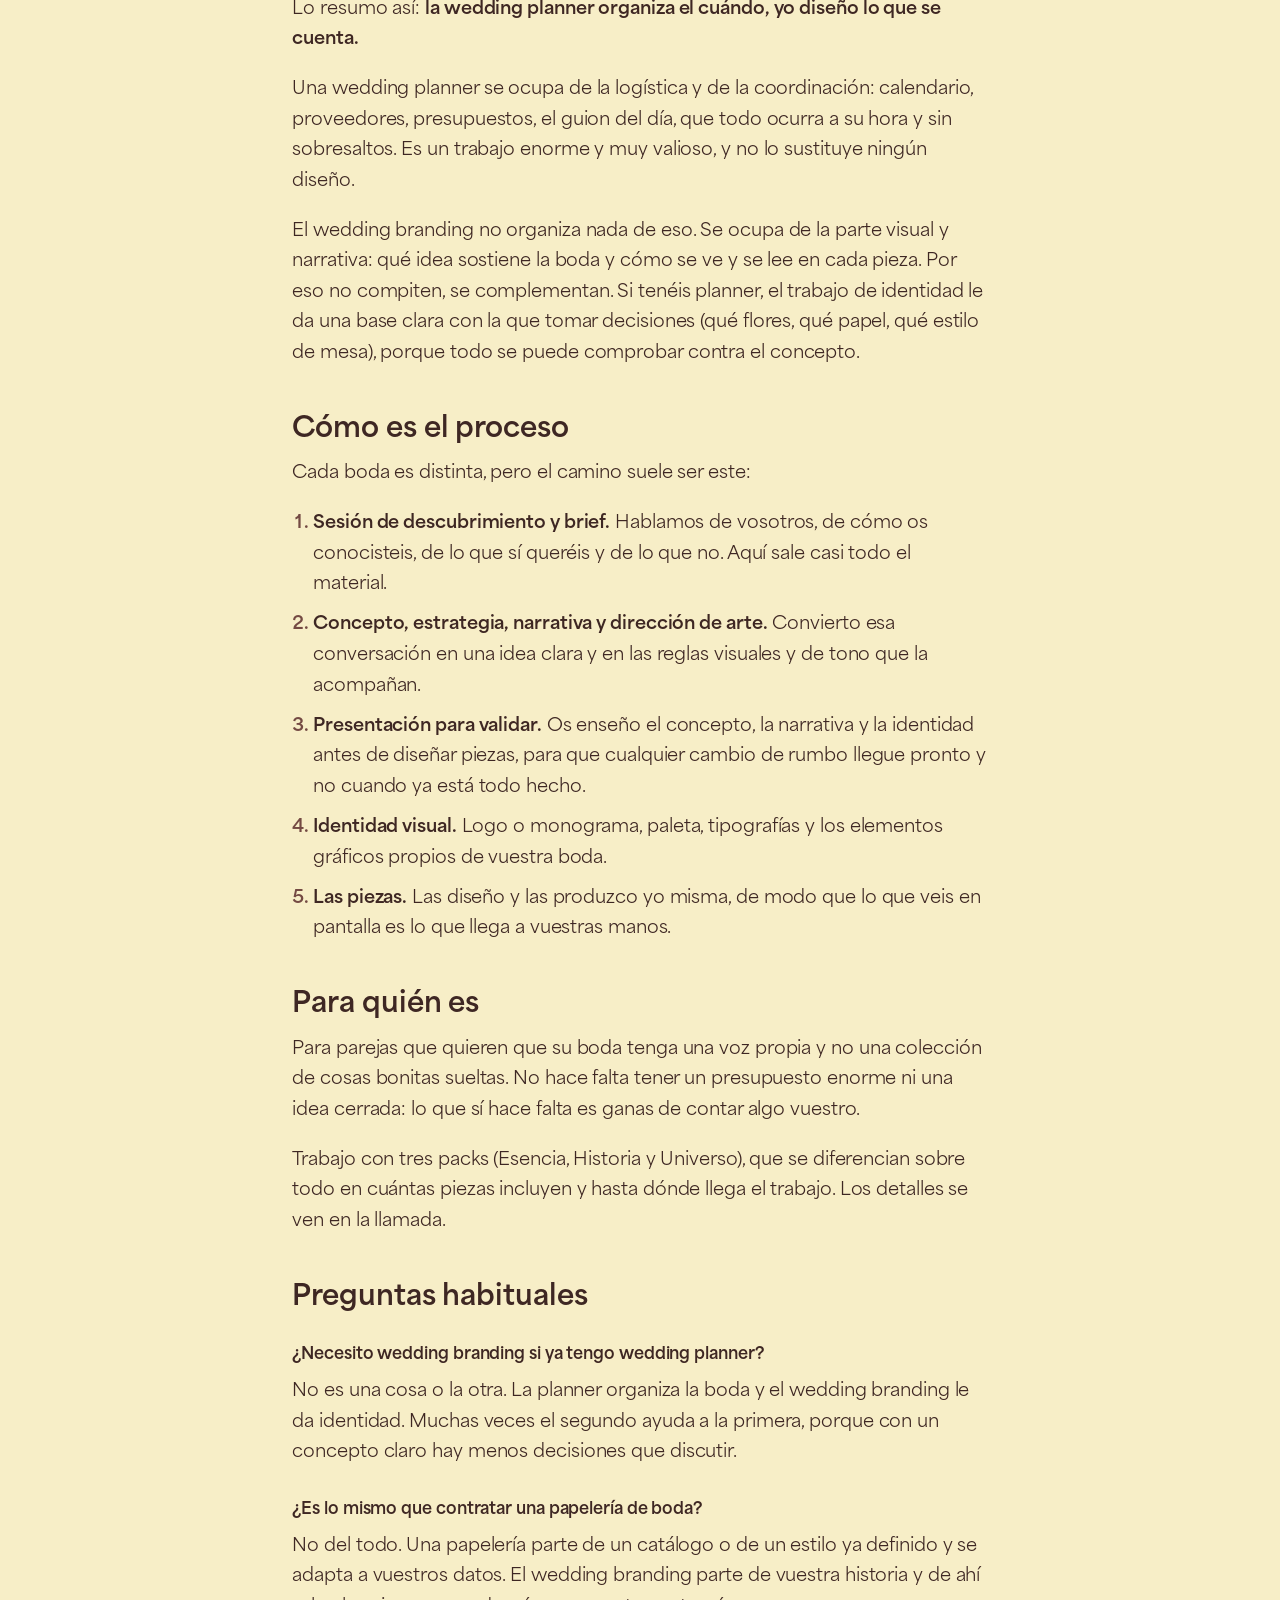
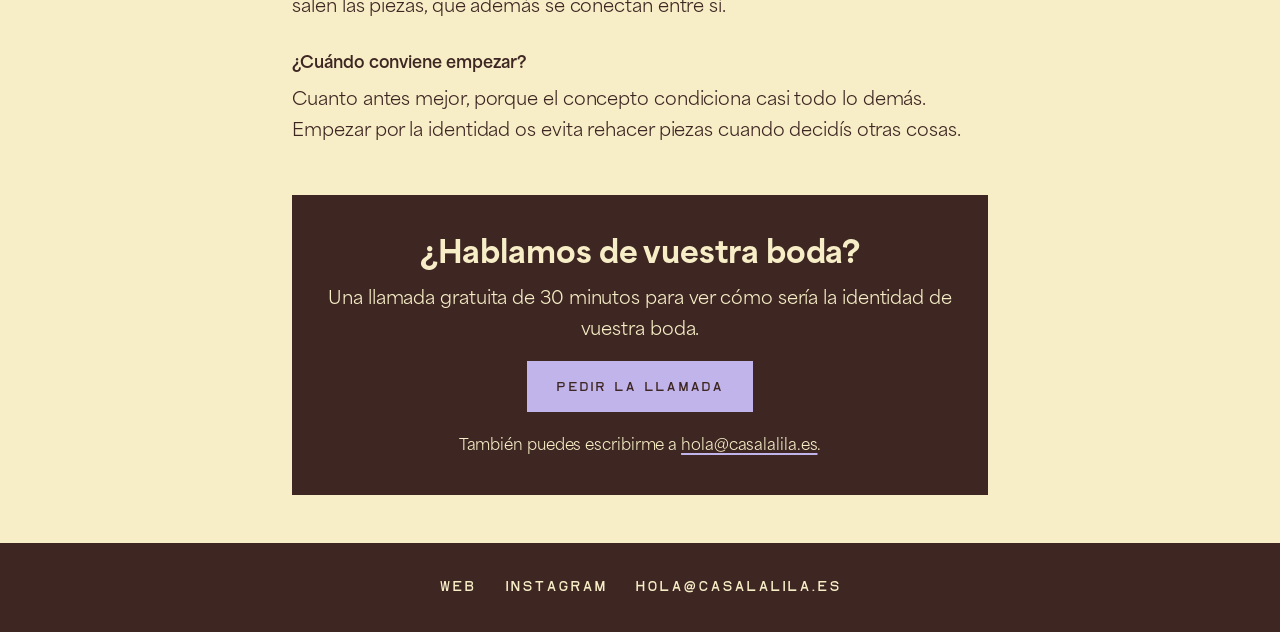
==== commit d708b0ee: "articulo 1" ====
--- a/que-es-el-wedding-branding/index.html
+++ b/que-es-el-wedding-branding/index.html
@@ -23,7 +23,7 @@
 <link rel="preload" href="/fuentes/area-400.woff2" as="font" type="font/woff2" crossorigin>
 <link rel="preload" href="/fuentes/jadeite-400.woff2" as="font" type="font/woff2" crossorigin>
 <link rel="stylesheet" href="/style.css">
-<script type="application/ld+json">{"@context": "https://schema.org", "@type": "Article", "headline": "Qué es el wedding branding y en qué se diferencia de una wedding planner", "description": "El wedding branding diseña la identidad de tu boda a partir de vuestra historia. Te cuento qué incluye y en qué se diferencia de una wedding planner.", "datePublished": "2026-11-18", "dateModified": "2026-11-18", "image": "https://blog.casalalila.es/img/que-es-wedding-branding.jpg", "inLanguage": "es", "mainEntityOfPage": "https://blog.casalalila.es/que-es-el-wedding-branding/", "author": {"@type": "Person", "name": "Irene", "url": "https://casalalila.es"}, "publisher": {"@type": "Organization", "name": "Casa Lalila", "url": "https://casalalila.es", "logo": {"@type": "ImageObject", "url": "https://blog.casalalila.es/img/logo-oscuro.png"}}}</script>
+<script type="application/ld+json">{"@context": "https://schema.org", "@type": "Article", "headline": "Qué es el wedding branding y en qué se diferencia de una wedding planner", "description": "El wedding branding diseña la identidad de tu boda a partir de vuestra historia. Te cuento qué incluye y en qué se diferencia de una wedding planner.", "datePublished": "2026-11-26", "dateModified": "2026-11-26", "image": "https://blog.casalalila.es/img/que-es-wedding-branding.jpg", "inLanguage": "es", "mainEntityOfPage": "https://blog.casalalila.es/que-es-el-wedding-branding/", "author": {"@type": "Person", "name": "Irene", "url": "https://casalalila.es"}, "publisher": {"@type": "Organization", "name": "Casa Lalila", "url": "https://casalalila.es", "logo": {"@type": "ImageObject", "url": "https://blog.casalalila.es/img/logo-oscuro.png"}}}</script>
 <script type="application/ld+json">{"@context": "https://schema.org", "@type": "BreadcrumbList", "itemListElement": [{"@type": "ListItem", "position": 1, "name": "Blog", "item": "https://blog.casalalila.es/"}, {"@type": "ListItem", "position": 2, "name": "Qué es el wedding branding y en qué se diferencia de una wedding planner", "item": "https://blog.casalalila.es/que-es-el-wedding-branding/"}]}</script>
 <script type="application/ld+json">{"@context": "https://schema.org", "@type": "FAQPage", "mainEntity": [{"@type": "Question", "name": "¿Necesito wedding branding si ya tengo wedding planner?", "acceptedAnswer": {"@type": "Answer", "text": "No es una cosa o la otra. La planner organiza la boda y el wedding branding le da identidad. Muchas veces el segundo ayuda a la primera, porque con un concepto claro hay menos decisiones que discutir."}}, {"@type": "Question", "name": "¿Es lo mismo que contratar una papelería de boda?", "acceptedAnswer": {"@type": "Answer", "text": "No del todo. Una papelería parte de un catálogo o de un estilo ya definido y se adapta a vuestros datos. El wedding branding parte de vuestra historia y de ahí salen las piezas, que además se conectan entre sí."}}, {"@type": "Question", "name": "¿Cuándo conviene empezar?", "acceptedAnswer": {"@type": "Answer", "text": "Cuanto antes mejor, porque el concepto condiciona casi todo lo demás. Empezar por la identidad os evita rehacer piezas cuando decidís otras cosas."}}]}</script>
 </head>
@@ -48,7 +48,7 @@
   <nav class="migas" aria-label="Migas de pan"><a href="/">Blog</a> / Wedding branding</nav>
   <article>
     <header class="entrada-cabecera">
-      <p class="meta">Wedding branding · <time datetime="2026-11-18">18 de noviembre de 2026</time> · 5 min de lectura</p>
+      <p class="meta">Wedding branding · <time datetime="2026-11-26">26 de noviembre de 2026</time> · 5 min de lectura</p>
       <h1>Qué es el wedding branding y en qué se diferencia de una wedding planner</h1>
     </header>
     <figure class="portada-articulo"><img src="/img/que-es-wedding-branding.jpg" width="1200" height="630" alt="Mujer sentada en el suelo, de espaldas, trabajando con un portátil junto a un sillón de cuero marrón, sobre un fondo color melocotón" fetchpriority="high"></figure>
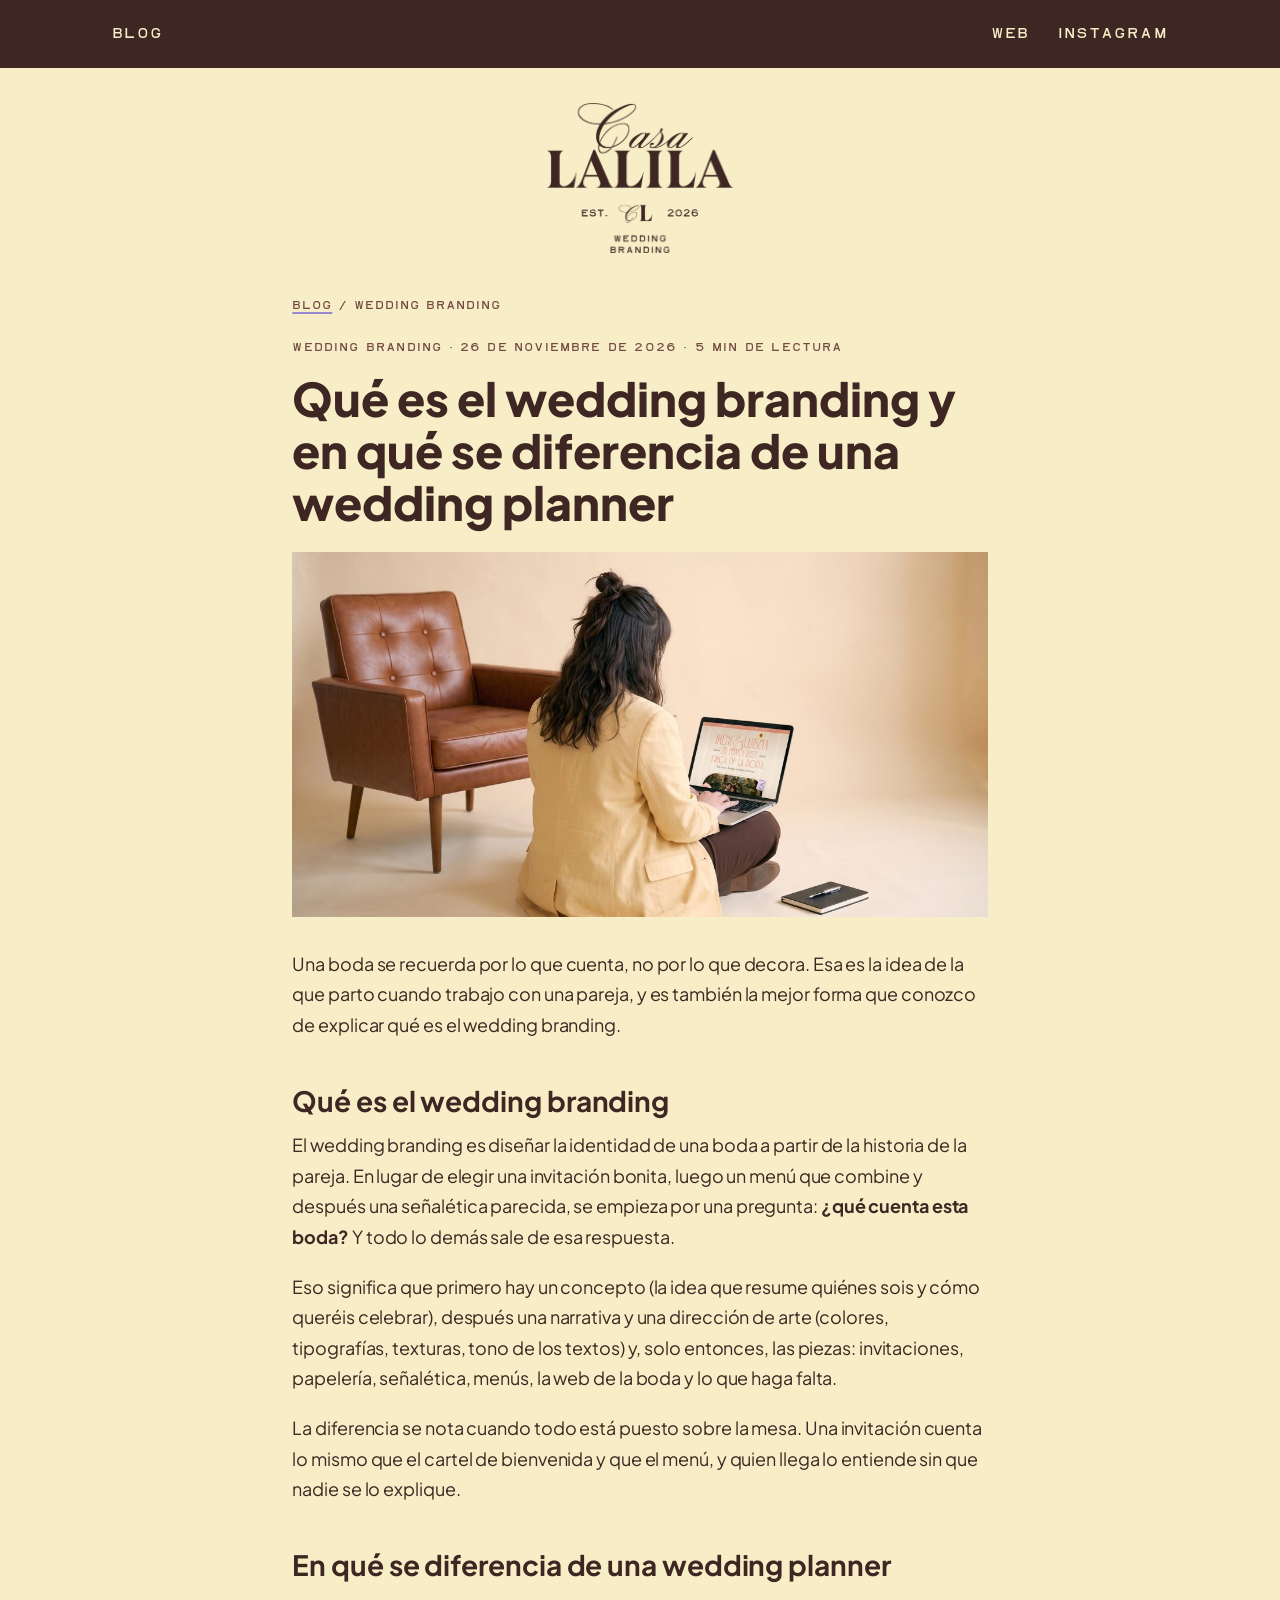
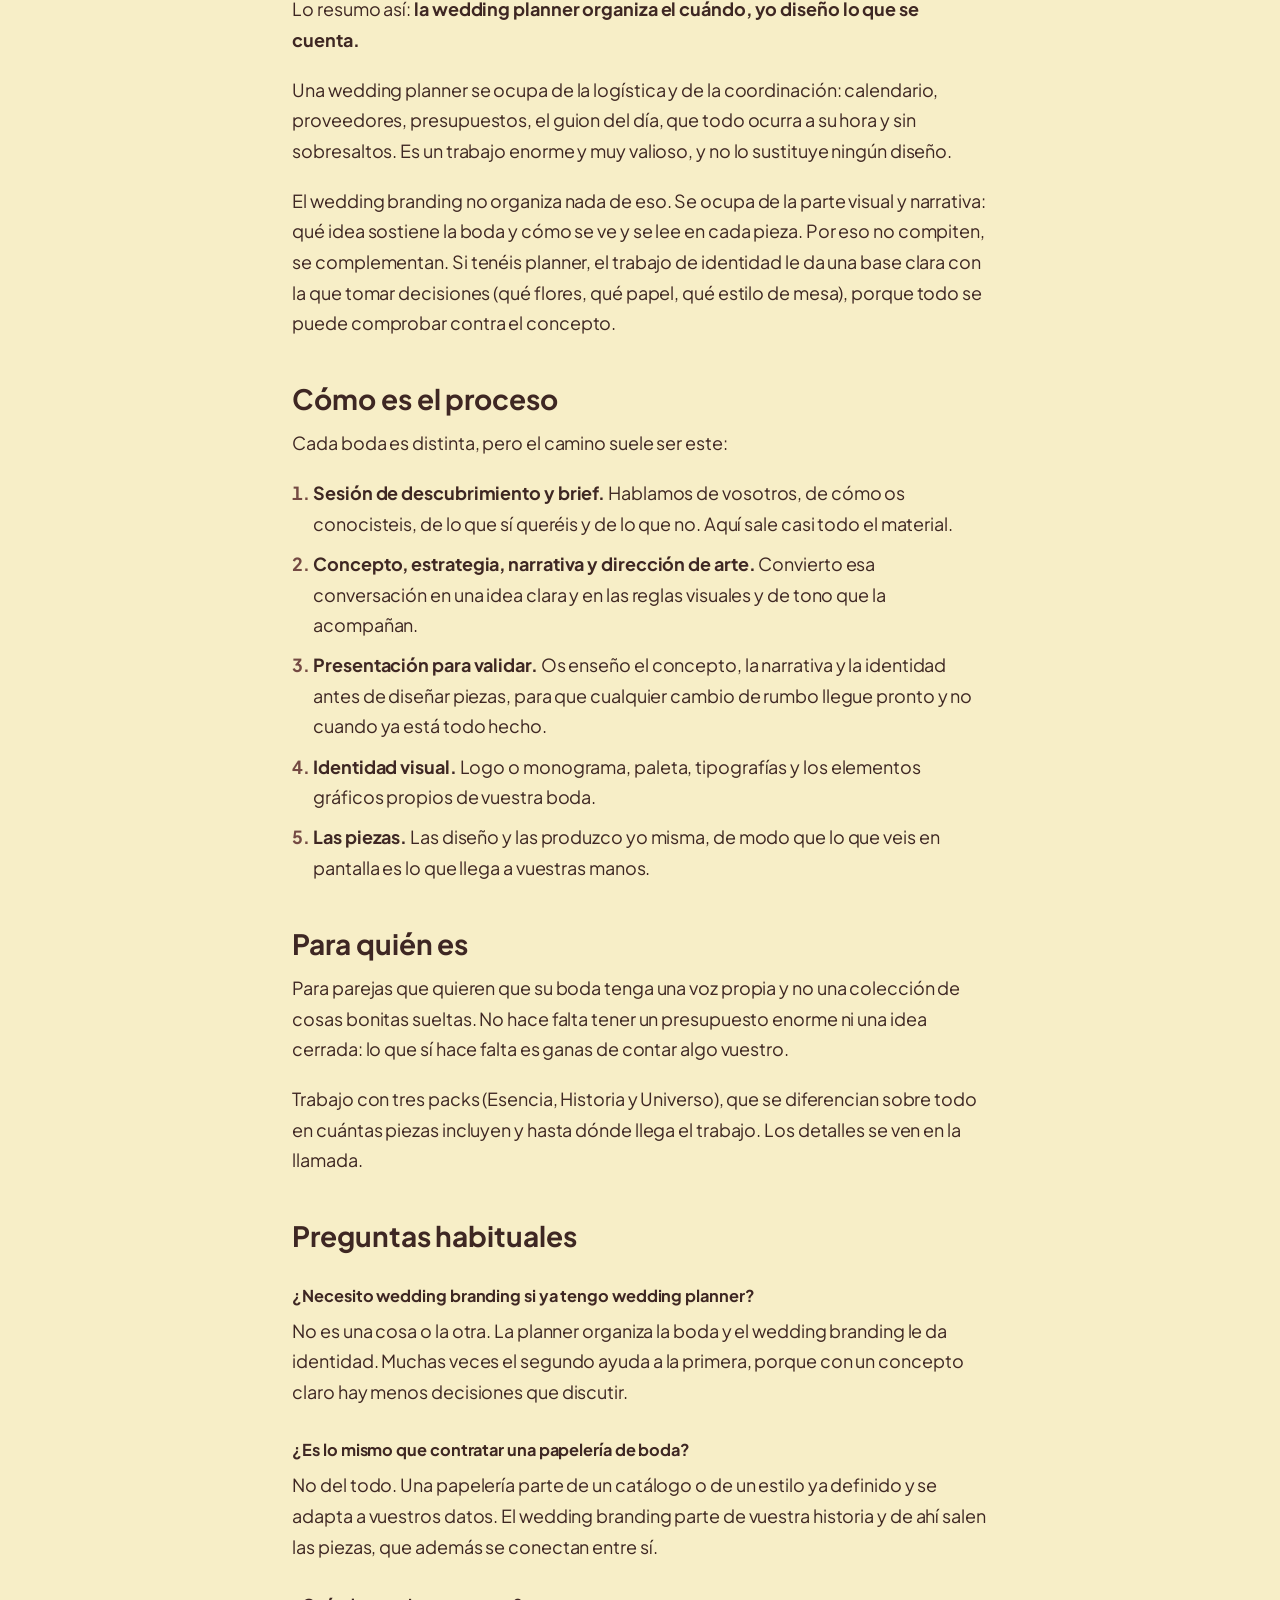
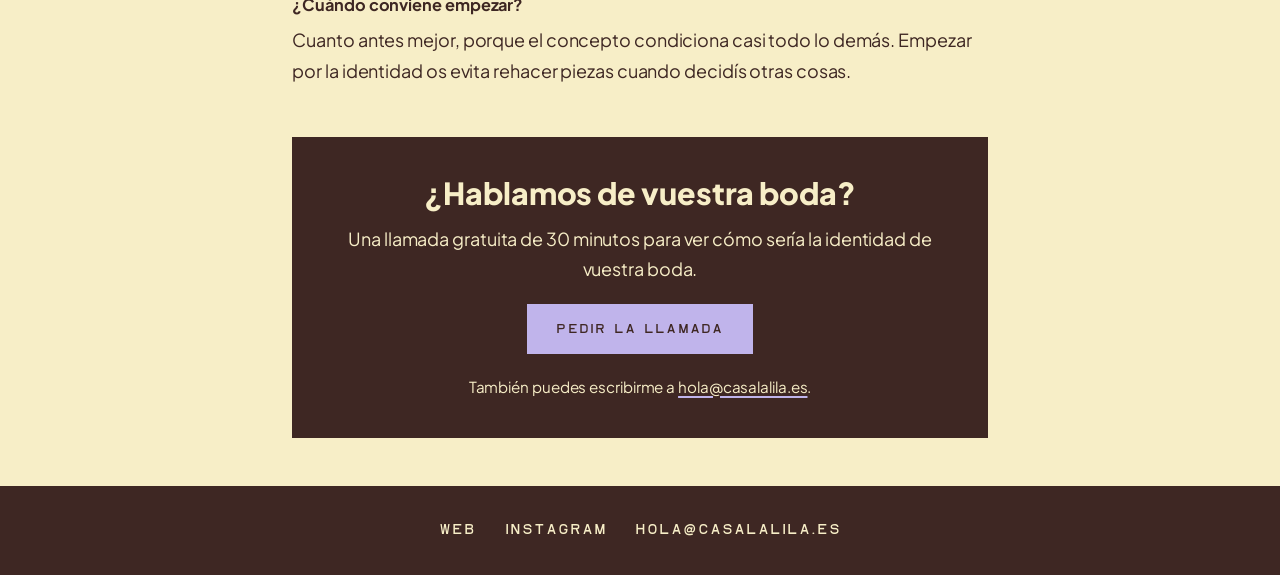
==== commit b8da42f0: "articulo 1" ====
--- a/que-es-el-wedding-branding/index.html
+++ b/que-es-el-wedding-branding/index.html
@@ -20,7 +20,7 @@
 <link rel="alternate" type="application/rss+xml" title="Casa Lalila · Blog" href="https://blog.casalalila.es/feed.xml">
 <link rel="icon" type="image/png" href="/img/favicon.png">
 <link rel="apple-touch-icon" href="/img/apple-touch-icon.png">
-<link rel="preload" href="/fuentes/area-400.woff2" as="font" type="font/woff2" crossorigin>
+<link rel="preload" href="/fuentes/jakarta-400.woff2" as="font" type="font/woff2" crossorigin>
 <link rel="preload" href="/fuentes/jadeite-400.woff2" as="font" type="font/woff2" crossorigin>
 <link rel="stylesheet" href="/style.css">
 <script type="application/ld+json">{"@context": "https://schema.org", "@type": "Article", "headline": "Qué es el wedding branding y en qué se diferencia de una wedding planner", "description": "El wedding branding diseña la identidad de tu boda a partir de vuestra historia. Te cuento qué incluye y en qué se diferencia de una wedding planner.", "datePublished": "2026-11-26", "dateModified": "2026-11-26", "image": "https://blog.casalalila.es/img/que-es-wedding-branding.jpg", "inLanguage": "es", "mainEntityOfPage": "https://blog.casalalila.es/que-es-el-wedding-branding/", "author": {"@type": "Person", "name": "Irene", "url": "https://casalalila.es"}, "publisher": {"@type": "Organization", "name": "Casa Lalila", "url": "https://casalalila.es", "logo": {"@type": "ImageObject", "url": "https://blog.casalalila.es/img/logo-oscuro.png"}}}</script>
--- a/style.css
+++ b/style.css
@@ -1,13 +1,13 @@
 /* Casa Lalila · Blog
    Colores de la web: marrón #3E2723, lila #C0B4EB, mantequilla #F7EEC7, marrón cálido #744A43, hueso #F8F6ED.
-   Tipografías: Area Normal (títulos y textos), Jadeite (etiquetas y menú) y Citadel Script (solo un acento puntual).
+   Tipografías: Plus Jakarta Sans (títulos y textos), Jadeite (etiquetas y menú) y Citadel Script (solo un acento puntual).
    Los .woff2 están en /fuentes/ (convertidos desde los archivos de la marca), sin llamadas a Google. */
 
-@font-face { font-family: "Area Normal"; font-weight: 400; font-style: normal; font-display: swap; src: url("/fuentes/area-400.woff2") format("woff2"); }
-@font-face { font-family: "Area Normal"; font-weight: 400; font-style: italic; font-display: swap; src: url("/fuentes/area-400i.woff2") format("woff2"); }
-@font-face { font-family: "Area Normal"; font-weight: 600; font-style: normal; font-display: swap; src: url("/fuentes/area-600.woff2") format("woff2"); }
-@font-face { font-family: "Area Normal"; font-weight: 700; font-style: normal; font-display: swap; src: url("/fuentes/area-700.woff2") format("woff2"); }
-@font-face { font-family: "Area Normal"; font-weight: 800; font-style: normal; font-display: swap; src: url("/fuentes/area-800.woff2") format("woff2"); }
+@font-face { font-family: "Plus Jakarta Sans"; font-weight: 400; font-style: normal; font-display: swap; src: url("/fuentes/jakarta-400.woff2") format("woff2"); }
+@font-face { font-family: "Plus Jakarta Sans"; font-weight: 400; font-style: italic; font-display: swap; src: url("/fuentes/jakarta-400i.woff2") format("woff2"); }
+@font-face { font-family: "Plus Jakarta Sans"; font-weight: 600; font-style: normal; font-display: swap; src: url("/fuentes/jakarta-600.woff2") format("woff2"); }
+@font-face { font-family: "Plus Jakarta Sans"; font-weight: 700; font-style: normal; font-display: swap; src: url("/fuentes/jakarta-700.woff2") format("woff2"); }
+@font-face { font-family: "Plus Jakarta Sans"; font-weight: 800; font-style: normal; font-display: swap; src: url("/fuentes/jakarta-800.woff2") format("woff2"); }
 @font-face { font-family: "Jadeite"; font-weight: 400; font-style: normal; font-display: swap; src: url("/fuentes/jadeite-400.woff2") format("woff2"); }
 @font-face { font-family: "Jadeite Rough"; font-weight: 400; font-style: normal; font-display: swap; src: url("/fuentes/jadeite-rough-400.woff2") format("woff2"); }
 @font-face { font-family: "Citadel Script"; font-weight: 400; font-style: normal; font-display: swap; src: url("/fuentes/citadel-400.woff2") format("woff2"); }
@@ -20,8 +20,8 @@
   --mantequilla: #F7EEC7;
   --hueso: #F8F6ED;
   --borde: #e3d9ae;
-  --titulos: "Area Normal", "Avenir Next", "Segoe UI", system-ui, sans-serif;
-  --texto: "Area Normal", "Avenir Next", "Segoe UI", system-ui, sans-serif;
+  --titulos: "Plus Jakarta Sans", "Avenir Next", "Segoe UI", system-ui, sans-serif;
+  --texto: "Plus Jakarta Sans", "Avenir Next", "Segoe UI", system-ui, sans-serif;
   --etiquetas: "Jadeite", Georgia, "Times New Roman", serif;
   --manuscrita: "Citadel Script", "Snell Roundhand", cursive;
 }
@@ -92,7 +92,7 @@
 .migas a { color: var(--marron-calido); }
 .entrada-cabecera { padding: 1.4rem 0 1.4rem; }
 .entrada-cabecera .meta { font-size: .74rem; font-weight: 700; letter-spacing: .1em; text-transform: uppercase; color: var(--marron-calido); margin: 0 0 1rem; }
-.entrada-cabecera h1 { font-family: var(--titulos); font-weight: 800; font-size: clamp(2rem, 5.4vw, 2.9rem); line-height: 1.1; margin: 0; letter-spacing: -.01em; }
+.entrada-cabecera h1 { font-family: var(--titulos); font-weight: 800; font-size: clamp(2rem, 5.4vw, 2.9rem); line-height: 1.12; margin: 0; letter-spacing: 0; }
 
 .contenido h2 { font-family: var(--titulos); font-weight: 700; font-size: 1.75rem; line-height: 1.2; margin: 2.7rem 0 .8rem; }
 .contenido h3 { font-family: var(--texto); font-weight: 700; font-size: 1.02rem; margin: 1.8rem 0 .4rem; }
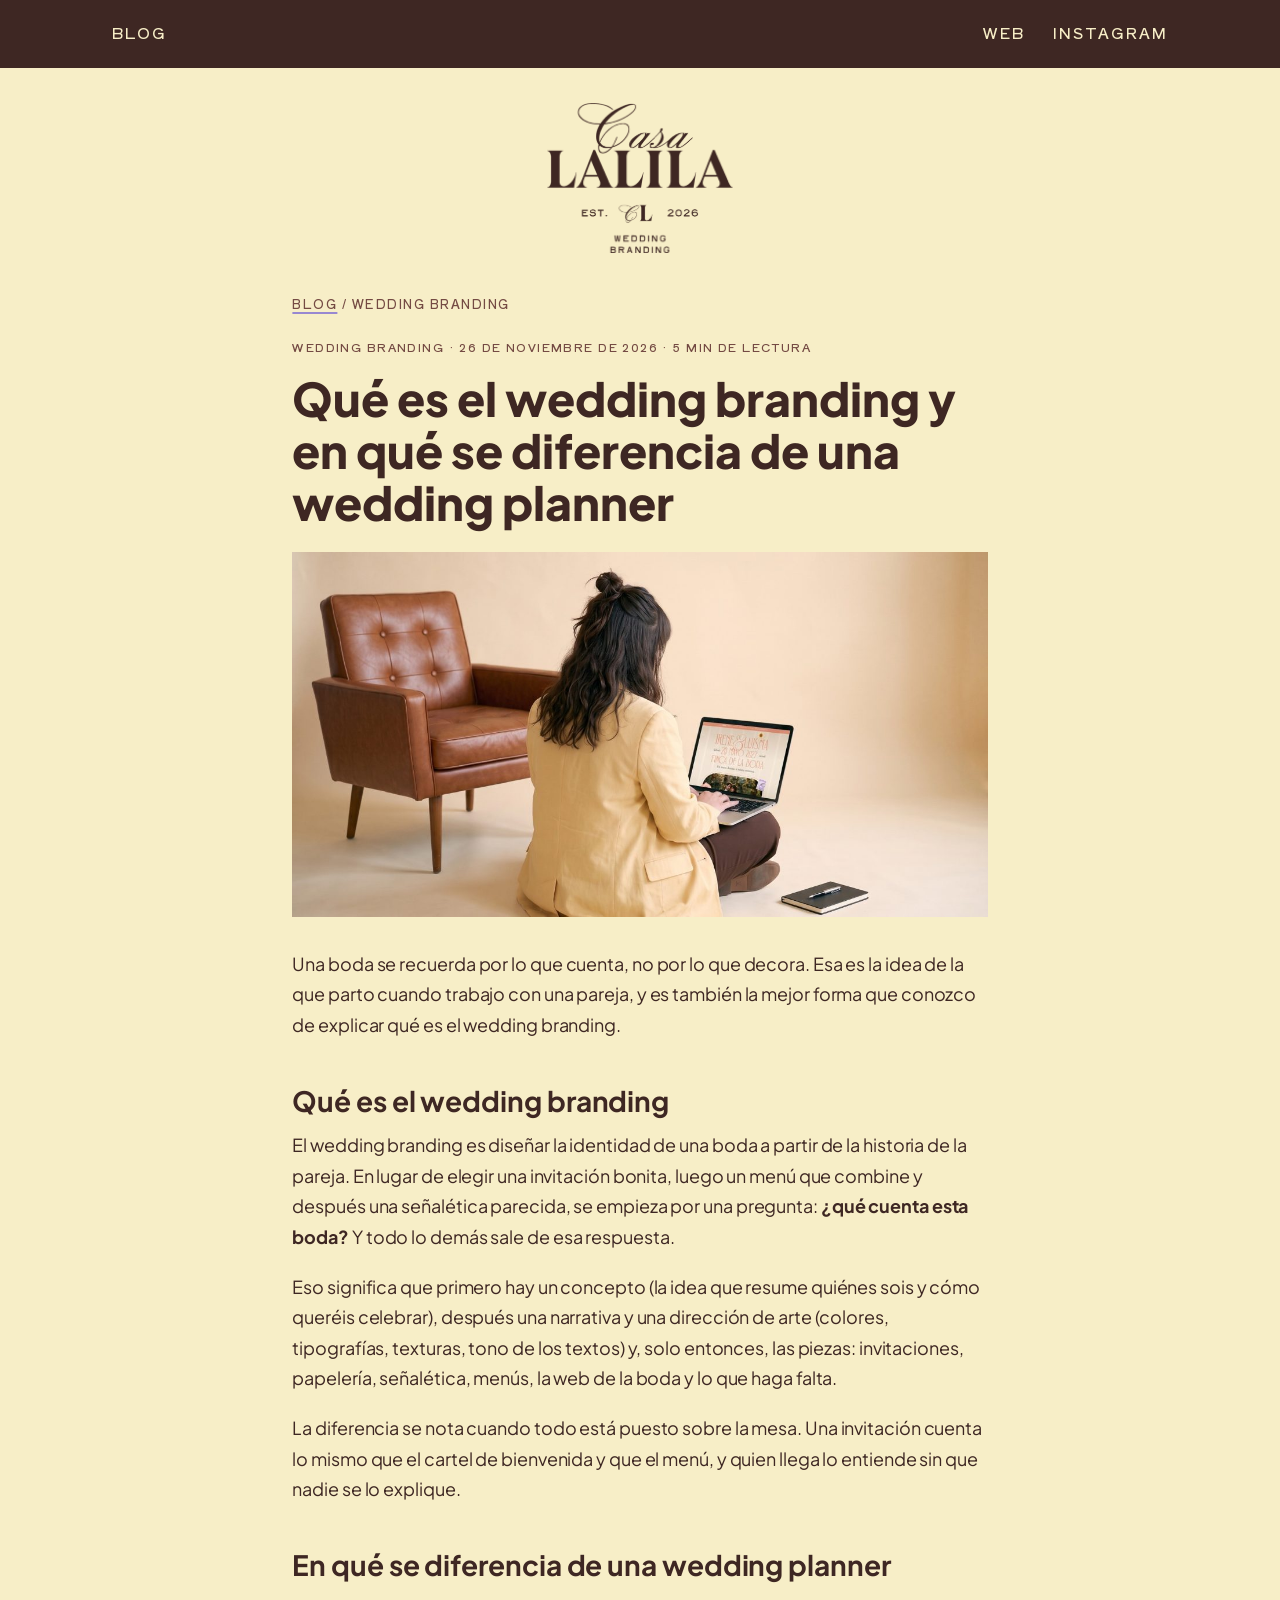
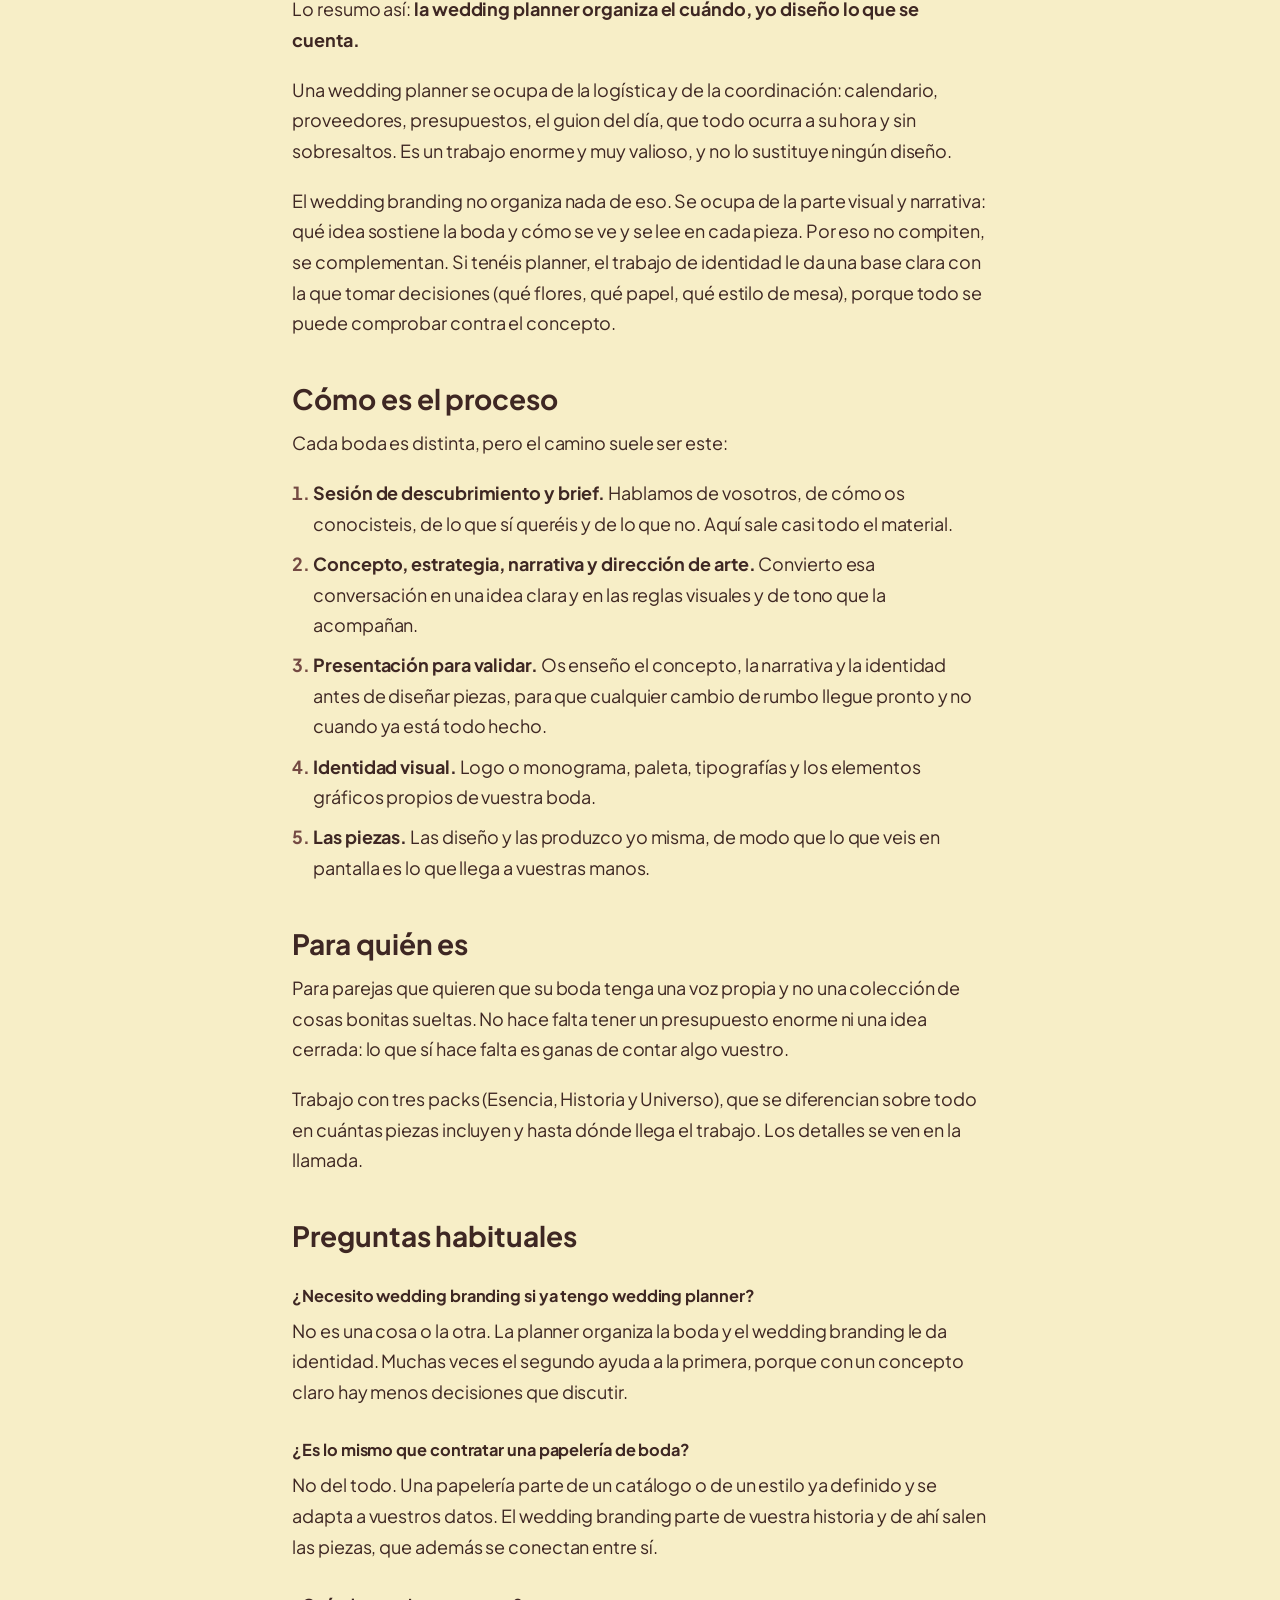
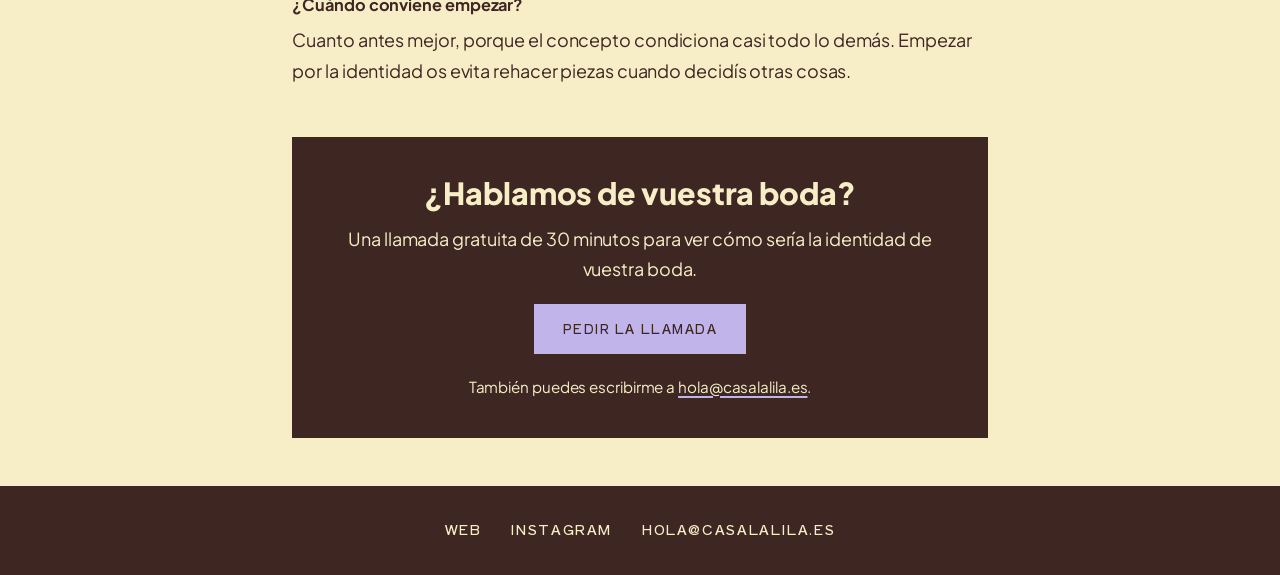
==== commit 07c37dc4: "articulo 1" ====
--- a/que-es-el-wedding-branding/index.html
+++ b/que-es-el-wedding-branding/index.html
@@ -21,7 +21,7 @@
 <link rel="icon" type="image/png" href="/img/favicon.png">
 <link rel="apple-touch-icon" href="/img/apple-touch-icon.png">
 <link rel="preload" href="/fuentes/jakarta-400.woff2" as="font" type="font/woff2" crossorigin>
-<link rel="preload" href="/fuentes/jadeite-400.woff2" as="font" type="font/woff2" crossorigin>
+<link rel="preload" href="/fuentes/shippori-400.woff2" as="font" type="font/woff2" crossorigin>
 <link rel="stylesheet" href="/style.css">
 <script type="application/ld+json">{"@context": "https://schema.org", "@type": "Article", "headline": "Qué es el wedding branding y en qué se diferencia de una wedding planner", "description": "El wedding branding diseña la identidad de tu boda a partir de vuestra historia. Te cuento qué incluye y en qué se diferencia de una wedding planner.", "datePublished": "2026-11-26", "dateModified": "2026-11-26", "image": "https://blog.casalalila.es/img/que-es-wedding-branding.jpg", "inLanguage": "es", "mainEntityOfPage": "https://blog.casalalila.es/que-es-el-wedding-branding/", "author": {"@type": "Person", "name": "Irene", "url": "https://casalalila.es"}, "publisher": {"@type": "Organization", "name": "Casa Lalila", "url": "https://casalalila.es", "logo": {"@type": "ImageObject", "url": "https://blog.casalalila.es/img/logo-oscuro.png"}}}</script>
 <script type="application/ld+json">{"@context": "https://schema.org", "@type": "BreadcrumbList", "itemListElement": [{"@type": "ListItem", "position": 1, "name": "Blog", "item": "https://blog.casalalila.es/"}, {"@type": "ListItem", "position": 2, "name": "Qué es el wedding branding y en qué se diferencia de una wedding planner", "item": "https://blog.casalalila.es/que-es-el-wedding-branding/"}]}</script>
--- a/style.css
+++ b/style.css
@@ -1,6 +1,6 @@
 /* Casa Lalila · Blog
    Colores de la web: marrón #3E2723, lila #C0B4EB, mantequilla #F7EEC7, marrón cálido #744A43, hueso #F8F6ED.
-   Tipografías: Plus Jakarta Sans (títulos y textos), Jadeite (etiquetas y menú) y Citadel Script (solo un acento puntual).
+   Tipografías: Plus Jakarta Sans (títulos y textos), Shippori Antique B1 (etiquetas y menú, siempre en mayúsculas y con espaciado) y Pinyon Script (solo un acento puntual).
    Los .woff2 están en /fuentes/ (convertidos desde los archivos de la marca), sin llamadas a Google. */
 
 @font-face { font-family: "Plus Jakarta Sans"; font-weight: 400; font-style: normal; font-display: swap; src: url("/fuentes/jakarta-400.woff2") format("woff2"); }
@@ -8,9 +8,8 @@
 @font-face { font-family: "Plus Jakarta Sans"; font-weight: 600; font-style: normal; font-display: swap; src: url("/fuentes/jakarta-600.woff2") format("woff2"); }
 @font-face { font-family: "Plus Jakarta Sans"; font-weight: 700; font-style: normal; font-display: swap; src: url("/fuentes/jakarta-700.woff2") format("woff2"); }
 @font-face { font-family: "Plus Jakarta Sans"; font-weight: 800; font-style: normal; font-display: swap; src: url("/fuentes/jakarta-800.woff2") format("woff2"); }
-@font-face { font-family: "Jadeite"; font-weight: 400; font-style: normal; font-display: swap; src: url("/fuentes/jadeite-400.woff2") format("woff2"); }
-@font-face { font-family: "Jadeite Rough"; font-weight: 400; font-style: normal; font-display: swap; src: url("/fuentes/jadeite-rough-400.woff2") format("woff2"); }
-@font-face { font-family: "Citadel Script"; font-weight: 400; font-style: normal; font-display: swap; src: url("/fuentes/citadel-400.woff2") format("woff2"); }
+@font-face { font-family: "Shippori Antique B1"; font-weight: 400; font-style: normal; font-display: swap; src: url("/fuentes/shippori-400.woff2") format("woff2"); }
+@font-face { font-family: "Pinyon Script"; font-weight: 400; font-style: normal; font-display: swap; src: url("/fuentes/pinyon-400.woff2") format("woff2"); }
 
 :root {
   --marron: #3E2723;
@@ -22,8 +21,8 @@
   --borde: #e3d9ae;
   --titulos: "Plus Jakarta Sans", "Avenir Next", "Segoe UI", system-ui, sans-serif;
   --texto: "Plus Jakarta Sans", "Avenir Next", "Segoe UI", system-ui, sans-serif;
-  --etiquetas: "Jadeite", Georgia, "Times New Roman", serif;
-  --manuscrita: "Citadel Script", "Snell Roundhand", cursive;
+  --etiquetas: "Shippori Antique B1", Georgia, "Times New Roman", serif;
+  --manuscrita: "Pinyon Script", "Snell Roundhand", cursive;
 }
 
 * { box-sizing: border-box; }
@@ -62,9 +61,9 @@
 
 /* Portada del blog */
 .intro { padding: 2rem 0 1.8rem; text-align: center; }
-.etiqueta { font-family: "Jadeite Rough", "Jadeite", Georgia, serif; font-weight: 400; font-size: clamp(1.35rem, 4.6vw, 2.15rem); line-height: 1.1; letter-spacing: .12em; text-transform: uppercase; color: var(--marron-calido); margin: 0; position: relative; z-index: 1; }
+.etiqueta { font-family: var(--etiquetas); font-weight: 400; font-size: clamp(1.35rem, 4.6vw, 2.15rem); line-height: 1.1; letter-spacing: .12em; text-transform: uppercase; color: var(--marron-calido); margin: 0; position: relative; z-index: 1; }
 .intro h1 { margin: 0 0 1.6rem; font-weight: 400; line-height: 1; }
-.intro h1 .manuscrita { display: block; font-family: var(--manuscrita); font-size: clamp(2.5rem, 11.5vw, 6.4rem); line-height: 1.1; margin-top: -.25em; position: relative; z-index: 2; transform: translateX(-.1em); }
+.intro h1 .manuscrita { display: block; font-family: var(--manuscrita); font-size: clamp(2.5rem, 11.5vw, 6.4rem); line-height: 1.15; margin-top: .05em; position: relative; z-index: 2; }
 .intro p { margin: 0 auto; color: var(--marron-calido); max-width: 32em; }
 
 .lista { list-style: none; padding: 0; margin: 1.8rem 0 3rem; display: grid; grid-template-columns: repeat(4, minmax(0, 1fr)); gap: 1.2rem; }
@@ -76,7 +75,7 @@
 .lista p { margin: 0 0 .9rem; color: var(--marron-calido); font-size: .88rem; line-height: 1.5; display: -webkit-box; -webkit-line-clamp: 3; -webkit-box-orient: vertical; overflow: hidden; }
 .lista .leer { margin-top: auto; }
 .lista .chip { align-self: flex-start; }
-.lista .meta { font-size: .68rem; letter-spacing: .07em; text-transform: uppercase; color: var(--marron-calido); margin: 0 0 .5rem; }
+.lista .meta { font-size: .66rem; letter-spacing: .05em; text-transform: uppercase; color: var(--marron-calido); margin: 0 0 .5rem; }
 .leer { font-size: .78rem; font-weight: 700; letter-spacing: .09em; text-transform: uppercase; }
 
 /* Imágenes */
@@ -142,7 +141,7 @@
 }
 @media (prefers-reduced-motion: reduce) { html { scroll-behavior: auto; } }
 
-/* Jadeite: menú, etiquetas, fechas y botones */
+/* Shippori: menú, etiquetas, fechas y botones (siempre mayúsculas con espaciado) */
 .menu,
 .chip,
 .lista .meta,
@@ -150,4 +149,4 @@
 .migas,
 .entrada-cabecera .meta,
 .boton,
-.pie nav { font-family: var(--etiquetas); font-weight: 400; }
+.pie nav { font-family: var(--etiquetas); font-weight: 400; text-transform: uppercase; letter-spacing: .12em; }
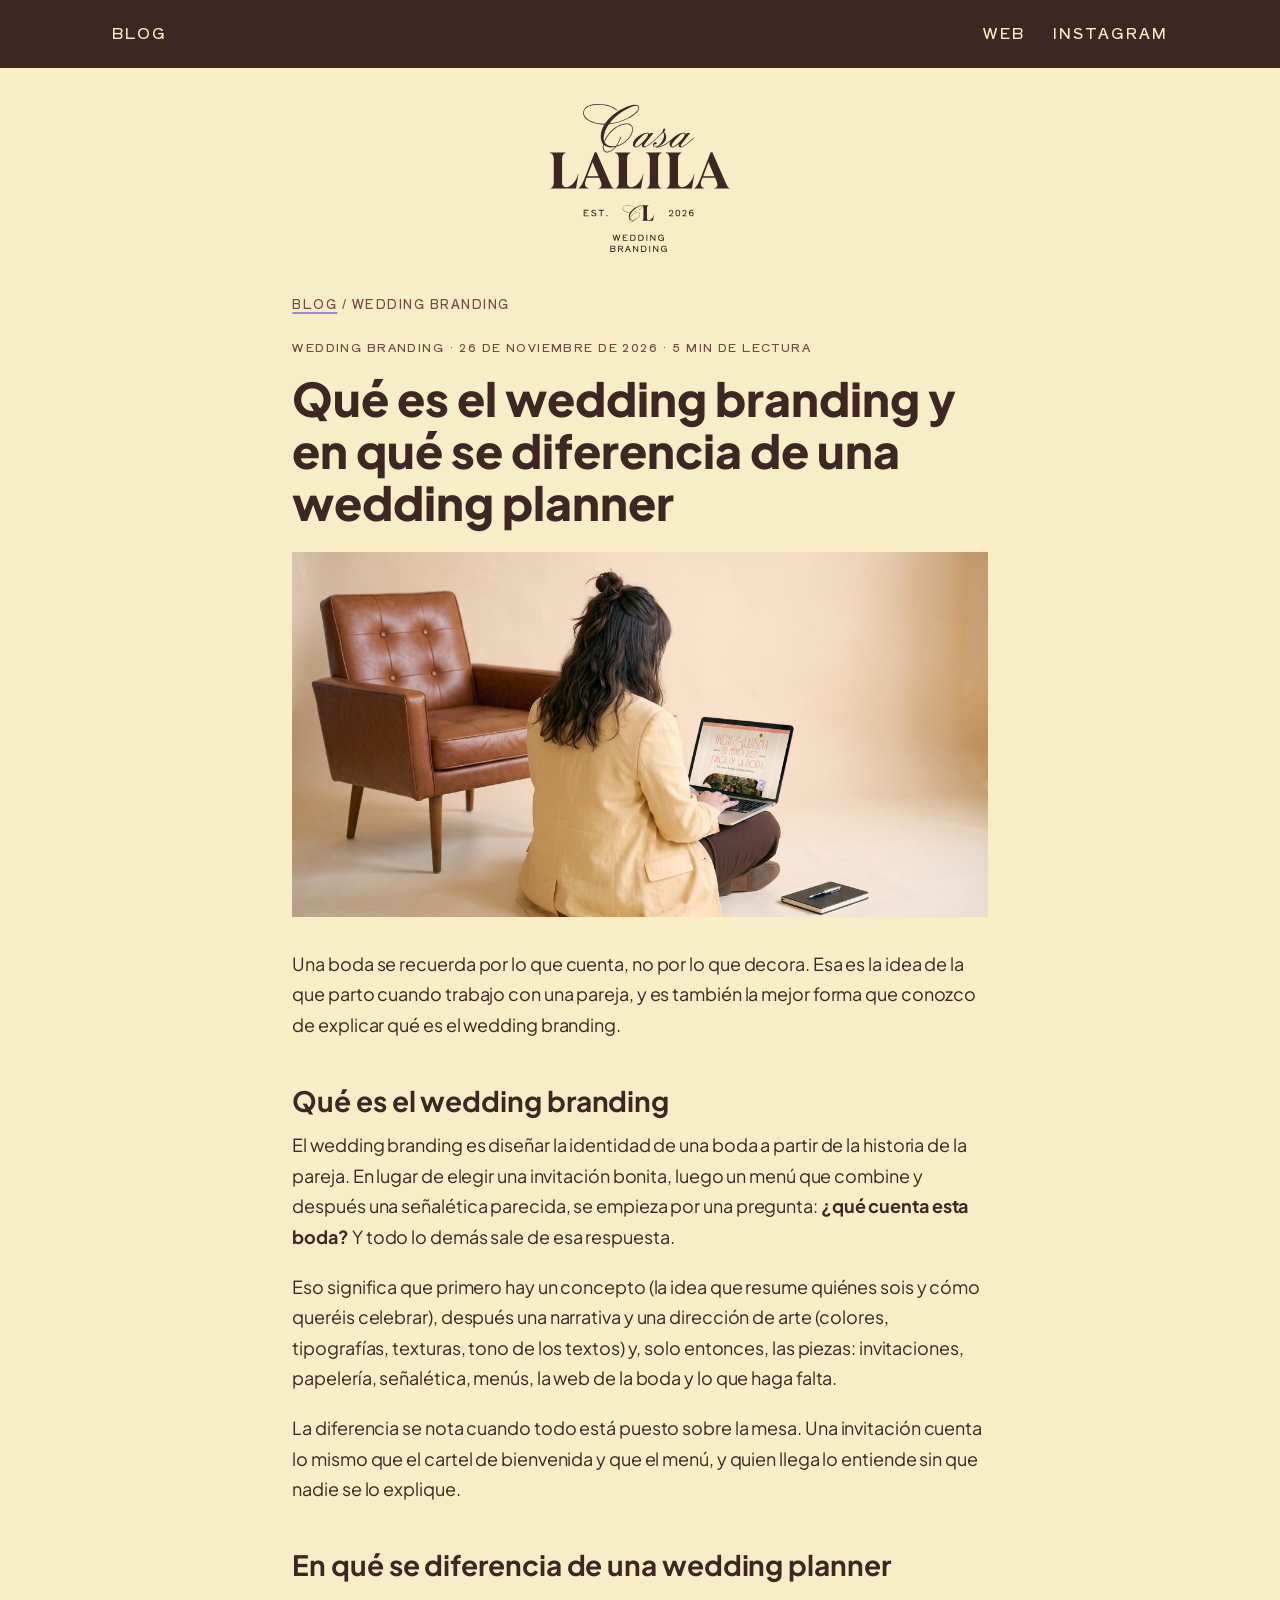
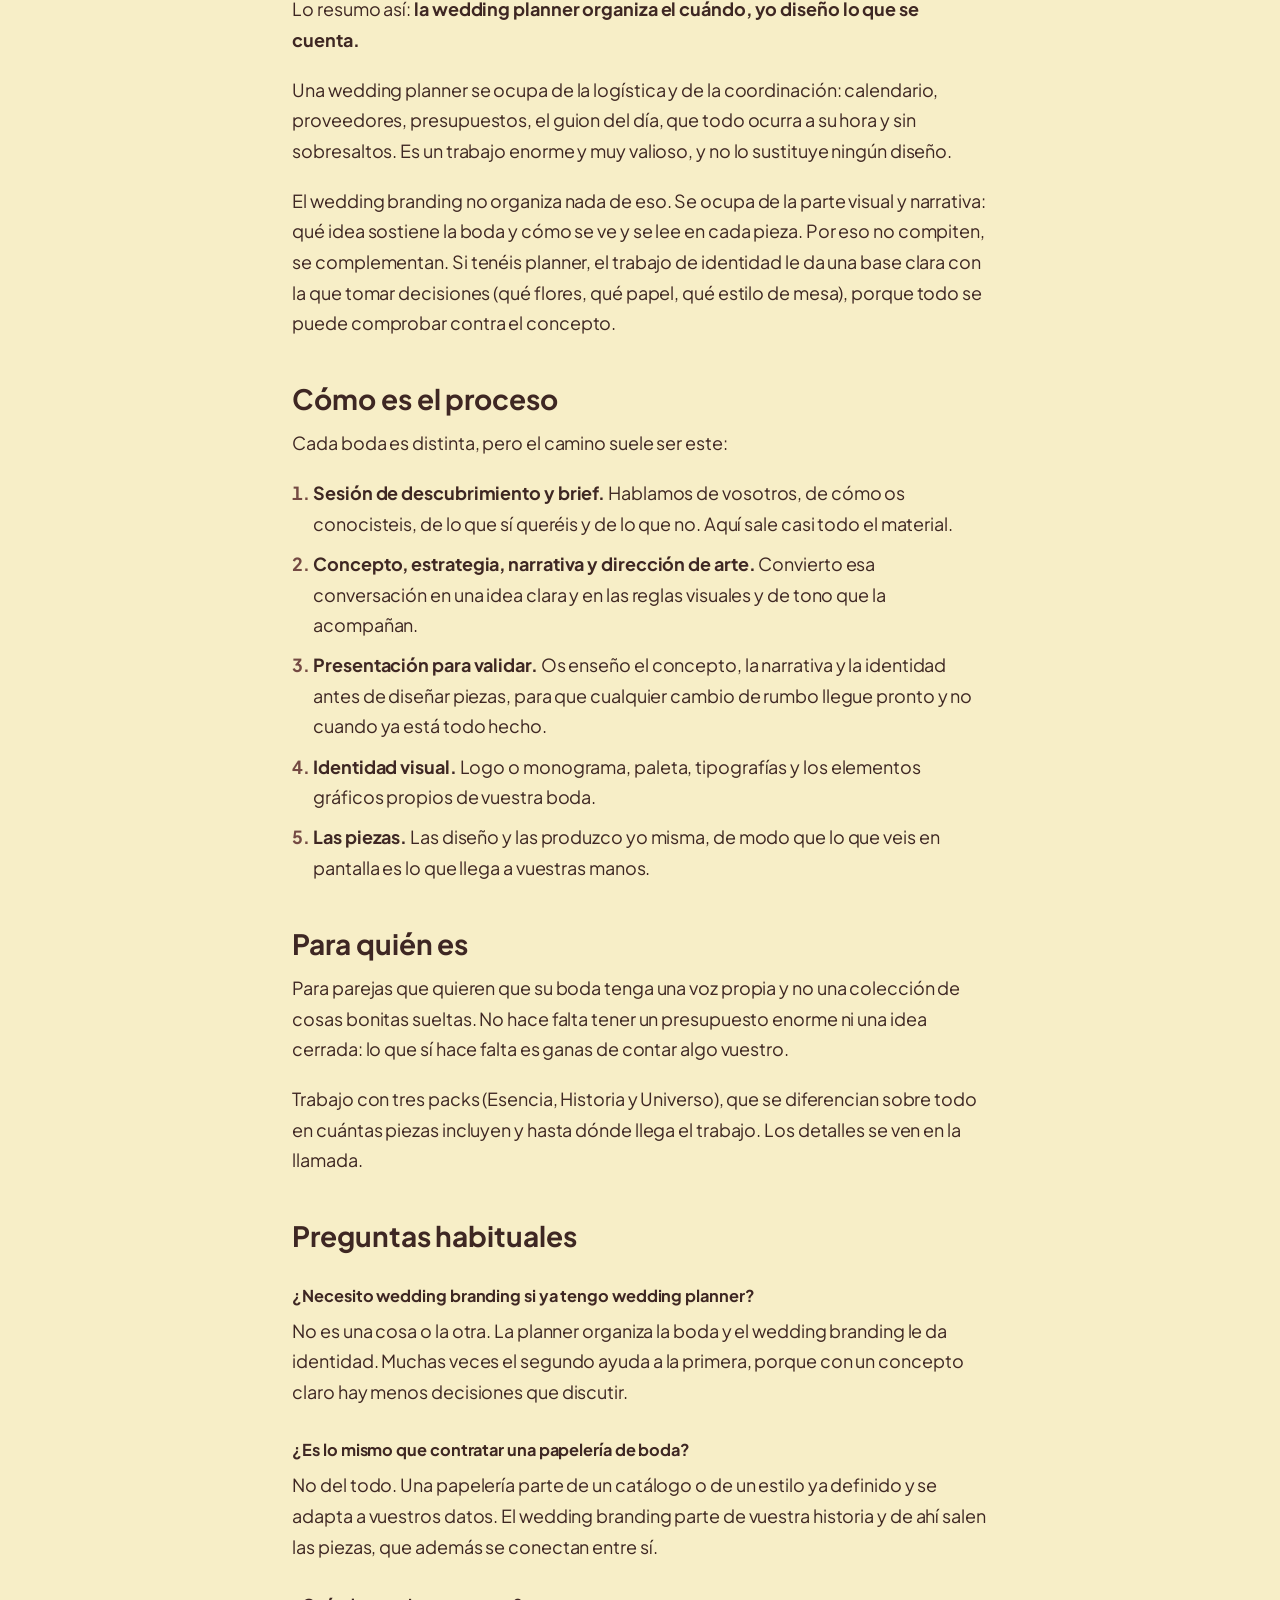
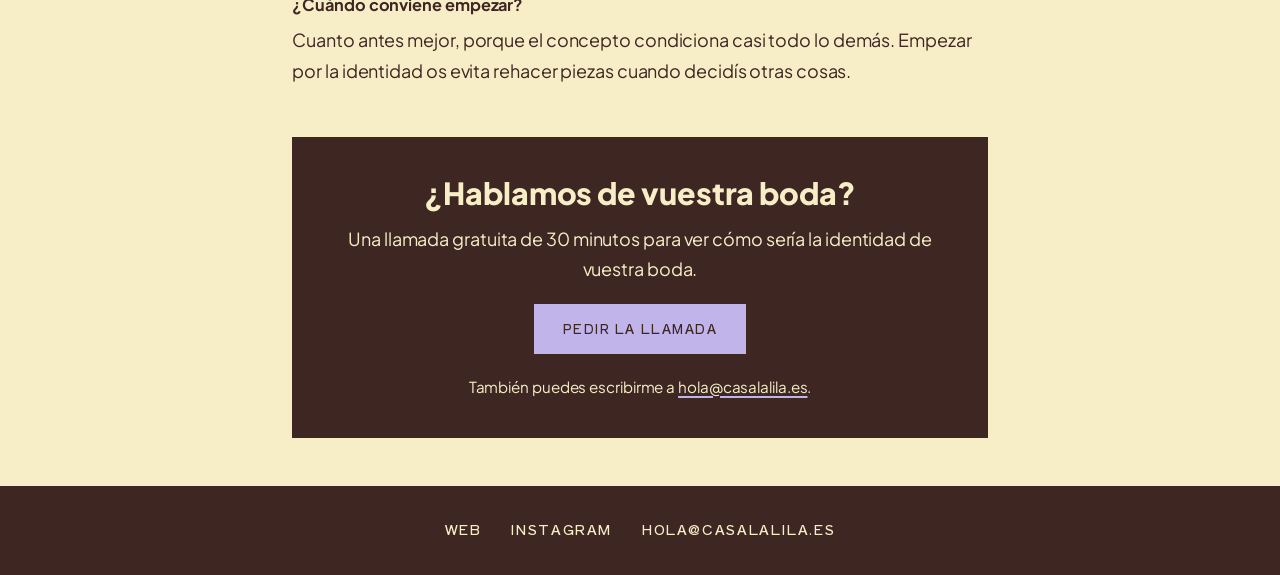
==== commit 5b140586: "articulo 1" ====
--- a/que-es-el-wedding-branding/index.html
+++ b/que-es-el-wedding-branding/index.html
@@ -41,7 +41,7 @@
   </div>
 </header>
 <div class="marca-fila">
-  <a class="logo" href="/" aria-label="Casa Lalila, wedding branding. Ir al inicio del blog"><img src="/img/logo-oscuro.png" width="760" height="613" alt="Casa Lalila, wedding branding"></a>
+  <a class="logo" href="/" aria-label="Casa Lalila, wedding branding. Ir al inicio del blog"><img src="/img/logo-oscuro.svg" width="760" height="628" alt="Casa Lalila, wedding branding"></a>
 </div>
 <main id="principal">
 <div class="contenedor">
